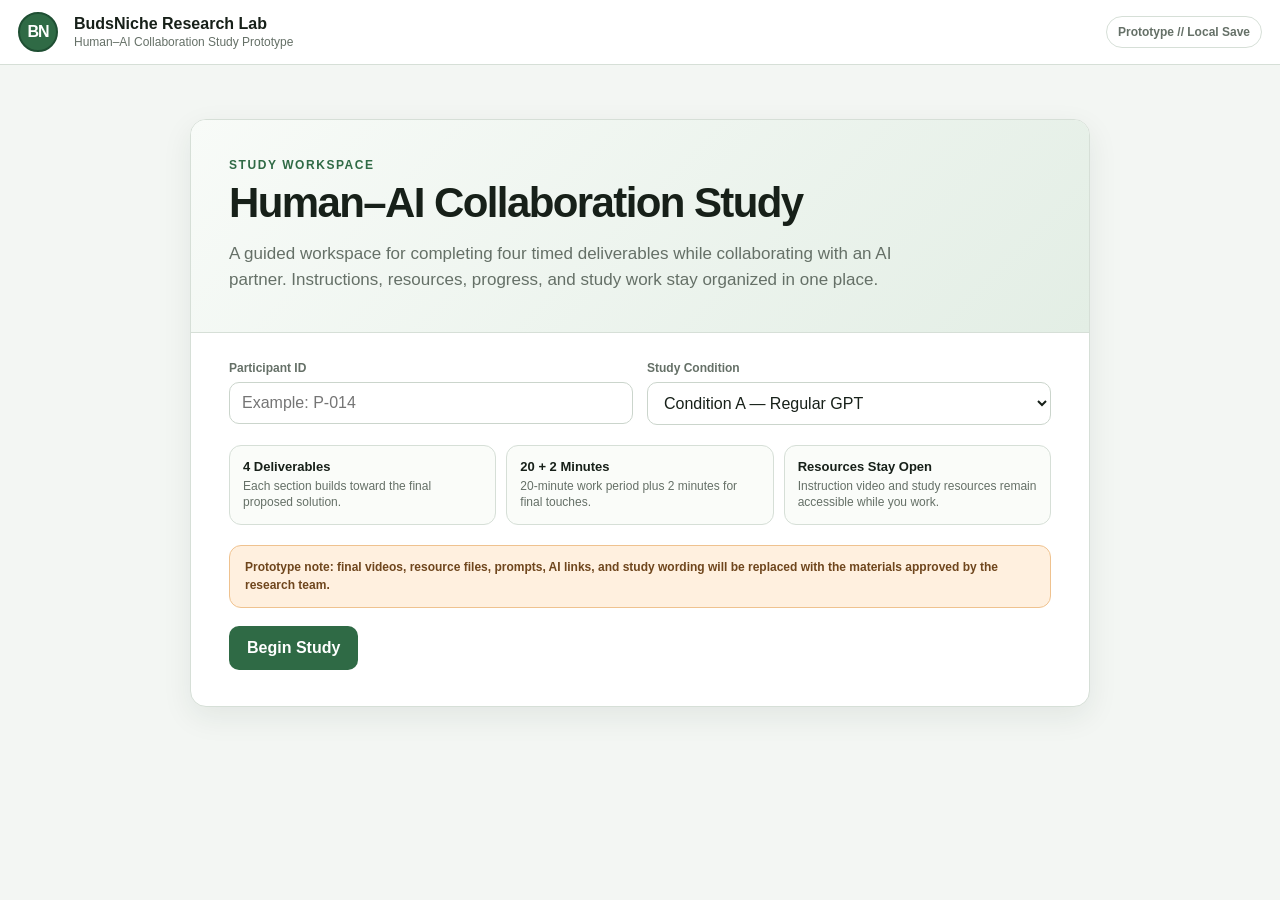
==== research 2.html @ ad444ce0 "Add files via upload" ====
<!DOCTYPE html>
<html lang="en">
<head>
  <meta charset="UTF-8" />
  <meta name="viewport" content="width=device-width, initial-scale=1.0" />
  <title>BudsNiche Research Lab</title>
  <style>
    :root{
      --bg:#f3f6f3;
      --panel:#ffffff;
      --panel-2:#eef4ee;
      --ink:#172019;
      --muted:#657067;
      --line:#d6dfd7;
      --green:#2f6a45;
      --green-dark:#1f4f33;
      --green-soft:#dfeee3;
      --orange:#d98532;
      --orange-soft:#fff0df;
      --red:#b84c4c;
      --blue:#4775a6;
      --shadow:0 10px 30px rgba(27, 46, 32, .08);
      --radius:16px;
    }

    *{box-sizing:border-box}
    html{scroll-behavior:smooth}
    body{
      margin:0;
      font-family:Arial, Helvetica, sans-serif;
      background:var(--bg);
      color:var(--ink);
    }
    button,input,textarea,select{font:inherit}
    button{cursor:pointer}
    .hidden{display:none!important}

    .topbar{
      position:sticky;
      top:0;
      z-index:50;
      background:rgba(255,255,255,.95);
      backdrop-filter:blur(10px);
      border-bottom:1px solid var(--line);
    }
    .topbar-inner{
      max-width:1440px;
      margin:0 auto;
      min-height:64px;
      padding:10px 18px;
      display:flex;
      align-items:center;
      gap:16px;
    }
    .brand-mark{
      width:40px;height:40px;border-radius:50%;
      background:var(--green);
      color:white;
      display:grid;
      place-items:center;
      font-weight:900;
      letter-spacing:-1px;
      border:2px solid var(--green-dark);
      flex:none;
    }
    .brand-copy{min-width:0}
    .brand-copy strong{display:block;font-size:16px}
    .brand-copy span{display:block;font-size:12px;color:var(--muted);margin-top:2px}
    .top-spacer{flex:1}
    .status-pill{
      border:1px solid var(--line);
      background:#fff;
      border-radius:999px;
      padding:8px 11px;
      font-size:12px;
      font-weight:700;
      color:var(--muted);
      white-space:nowrap;
    }

    .page{
      max-width:1440px;
      margin:0 auto;
      padding:26px 18px 60px;
    }
    .card{
      background:var(--panel);
      border:1px solid var(--line);
      border-radius:var(--radius);
      box-shadow:var(--shadow);
    }

    /* START */
    .start-shell{
      max-width:900px;
      margin:28px auto 0;
      overflow:hidden;
    }
    .start-hero{
      padding:38px;
      background:linear-gradient(135deg,#f8fbf8 0%,#e3eee5 100%);
      border-bottom:1px solid var(--line);
    }
    .eyebrow{
      color:var(--green);
      text-transform:uppercase;
      letter-spacing:.13em;
      font-size:12px;
      font-weight:900;
      margin-bottom:10px;
    }
    h1{
      margin:0;
      font-size:42px;
      line-height:1.02;
      letter-spacing:-1.6px;
    }
    .lead{
      margin:16px 0 0;
      color:var(--muted);
      font-size:17px;
      line-height:1.55;
      max-width:720px;
    }
    .start-body{padding:28px 38px 36px}
    .field-grid{
      display:grid;
      grid-template-columns:1fr 1fr;
      gap:14px;
    }
    label{
      font-size:12px;
      color:var(--muted);
      font-weight:800;
      display:block;
      margin-bottom:7px;
    }
    input,select,textarea{
      width:100%;
      border:1px solid #cbd5cc;
      border-radius:10px;
      background:white;
      color:var(--ink);
      padding:11px 12px;
      outline:none;
    }
    textarea{
      min-height:120px;
      resize:vertical;
      line-height:1.5;
    }
    input:focus,select:focus,textarea:focus{
      border-color:var(--green);
      box-shadow:0 0 0 3px rgba(47,106,69,.10);
    }
    .info-strip{
      display:grid;
      grid-template-columns:repeat(3,1fr);
      gap:10px;
      margin:20px 0;
    }
    .mini-info{
      border:1px solid var(--line);
      background:#fafcf9;
      border-radius:12px;
      padding:13px;
    }
    .mini-info strong{display:block;font-size:13px}
    .mini-info span{display:block;margin-top:4px;font-size:12px;color:var(--muted);line-height:1.4}
    .primary{
      border:0;
      border-radius:10px;
      background:var(--green);
      color:white;
      font-weight:900;
      padding:13px 18px;
    }
    .primary:hover{background:var(--green-dark)}
    .secondary{
      border:1px solid var(--line);
      border-radius:10px;
      background:white;
      color:var(--ink);
      font-weight:800;
      padding:11px 14px;
    }
    .secondary:hover{background:#f6f8f6}
    .danger{
      border:1px solid #e1bcbc;
      border-radius:10px;
      background:#fff7f7;
      color:#8e3636;
      font-weight:800;
      padding:11px 14px;
    }

    /* STUDY */
    .study-shell{display:grid;gap:18px}
    .progress-card{
      padding:18px;
      position:sticky;
      top:76px;
      z-index:35;
    }
    .progress-top{
      display:flex;
      align-items:center;
      gap:14px;
      margin-bottom:12px;
    }
    .progress-title{min-width:0}
    .progress-title strong{display:block;font-size:15px}
    .progress-title span{display:block;color:var(--muted);font-size:12px;margin-top:3px}
    .timer-box{
      margin-left:auto;
      min-width:150px;
      text-align:center;
      border-radius:11px;
      border:1px solid var(--line);
      padding:9px 12px;
      background:#f8faf8;
    }
    .timer-box.final{
      background:var(--orange-soft);
      border-color:#efc28f;
    }
    .timer-label{
      font-size:10px;
      font-weight:900;
      letter-spacing:.12em;
      text-transform:uppercase;
      color:var(--muted);
    }
    .timer{
      font-size:27px;
      font-weight:900;
      margin-top:2px;
      font-variant-numeric:tabular-nums;
    }
    .steps{
      display:grid;
      grid-template-columns:repeat(4,1fr);
      gap:7px;
    }
    .step{
      min-width:0;
      border-radius:8px;
      background:#edf1ed;
      padding:8px 10px;
      color:#788078;
      font-size:11px;
      font-weight:900;
      text-align:center;
      border:1px solid #e2e8e2;
    }
    .step.active{
      color:white;
      background:var(--green);
      border-color:var(--green);
    }
    .step.done{
      color:var(--green-dark);
      background:var(--green-soft);
      border-color:#c3dcc9;
    }

    .workspace{
      display:grid;
      grid-template-columns:minmax(0,1fr) 360px;
      gap:18px;
      align-items:start;
    }
    .main-column{display:grid;gap:16px;min-width:0}
    .side-column{
      display:grid;
      gap:16px;
      position:sticky;
      top:206px;
    }

    .section-card{overflow:hidden}
    .section-head{
      padding:16px 18px;
      border-bottom:1px solid var(--line);
      background:#fafcfa;
      display:flex;
      gap:12px;
      align-items:flex-start;
    }
    .section-head strong{font-size:15px}
    .section-head p{margin:4px 0 0;color:var(--muted);font-size:12px;line-height:1.45}
    .section-body{padding:18px}
    .prompt-block{
      border-left:4px solid var(--green);
      background:#f7faf7;
      padding:13px 14px;
      border-radius:0 10px 10px 0;
      margin-bottom:15px;
    }
    .prompt-block strong{font-size:13px}
    .prompt-block p{margin:6px 0 0;font-size:13px;line-height:1.5;color:#4d5850}
    .split{
      display:grid;
      grid-template-columns:1fr 1fr;
      gap:13px;
    }
    .field{margin-bottom:14px}
    .field:last-child{margin-bottom:0}
    .small-help{font-size:11px;color:var(--muted);margin-top:6px;line-height:1.4}

    .video-card{overflow:hidden}
    .video-head{
      padding:14px 15px;
      border-bottom:1px solid var(--line);
      display:flex;
      align-items:center;
      gap:10px;
      background:#f8faf8;
    }
    .video-head strong{font-size:13px}
    .video-head span{font-size:11px;color:var(--muted)}
    .video-placeholder{
      aspect-ratio:16/9;
      display:grid;
      place-items:center;
      padding:24px;
      background:#202723;
      color:white;
      text-align:center;
    }
    .play-circle{
      width:56px;height:56px;border-radius:50%;
      display:grid;place-items:center;
      background:white;color:var(--green-dark);
      margin:0 auto 12px;
      font-size:22px;font-weight:900;
    }
    .video-placeholder p{margin:0;color:#cbd4cd;font-size:12px;line-height:1.45}
    .video-actions{
      display:flex;
      gap:8px;
      padding:11px 13px;
      background:white;
    }
    .video-actions button{flex:1;font-size:12px;padding:9px}

    .resources-card{overflow:hidden}
    .resource-list{padding:10px}
    .resource{
      display:flex;
      gap:10px;
      align-items:center;
      border:1px solid var(--line);
      border-radius:9px;
      padding:10px;
      margin-bottom:8px;
      background:#fbfcfb;
    }
    .resource:last-child{margin-bottom:0}
    .resource-icon{
      width:34px;height:34px;border-radius:8px;
      background:var(--green-soft);
      color:var(--green-dark);
      display:grid;place-items:center;
      font-weight:900;font-size:11px;flex:none;
    }
    .resource-copy{min-width:0}
    .resource-copy strong{font-size:12px;display:block}
    .resource-copy span{font-size:10px;color:var(--muted);display:block;margin-top:3px}
    .resource button{
      margin-left:auto;
      border:0;
      background:none;
      color:var(--green);
      font-weight:900;
      font-size:11px;
      padding:7px;
    }

    .ai-card{padding:15px}
    .ai-card h3{font-size:14px;margin:0 0 5px}
    .ai-card p{font-size:11px;color:var(--muted);line-height:1.45;margin:0 0 12px}
    .ai-open{width:100%}
    .condition-tag{
      display:inline-block;
      background:#eef3ee;
      color:var(--green-dark);
      border:1px solid #d7e0d8;
      border-radius:999px;
      padding:5px 8px;
      font-size:10px;
      font-weight:900;
      margin-bottom:10px;
    }

    .work-status{
      display:flex;
      align-items:center;
      gap:8px;
      font-size:11px;
      color:var(--muted);
      padding:0 3px;
    }
    .save-dot{
      width:8px;height:8px;border-radius:50%;
      background:#7baa89;
    }

    .notice{
      border:1px solid #efc28f;
      background:var(--orange-soft);
      color:#6f461d;
      border-radius:12px;
      padding:13px 15px;
      font-size:12px;
      line-height:1.45;
      font-weight:700;
    }

    /* INTRO VIDEO */
    .instruction-stage{
      max-width:1040px;
      margin:0 auto;
    }
    .instruction-card{overflow:hidden}
    .instruction-copy{padding:24px}
    .instruction-copy h2{margin:0;font-size:26px}
    .instruction-copy p{margin:9px 0 0;color:var(--muted);line-height:1.55;font-size:14px}
    .instruction-video{
      aspect-ratio:16/9;
      background:#202723;
      display:grid;
      place-items:center;
      color:white;
      padding:30px;
      text-align:center;
    }
    .instruction-actions{
      display:flex;
      align-items:center;
      gap:12px;
      padding:18px 24px 24px;
    }
    .instruction-actions .secondary{margin-left:auto}

    /* COMPLETE */
    .complete-card{
      max-width:820px;
      margin:30px auto;
      padding:42px;
      text-align:center;
    }
    .complete-icon{
      width:72px;height:72px;border-radius:50%;
      background:var(--green-soft);
      color:var(--green);
      display:grid;place-items:center;
      font-size:32px;
      font-weight:900;
      margin:0 auto 18px;
    }
    .complete-card h2{margin:0;font-size:30px}
    .complete-card p{color:var(--muted);line-height:1.55}
    .summary-grid{
      display:grid;
      grid-template-columns:repeat(3,1fr);
      gap:10px;
      margin:24px 0;
      text-align:left;
    }
    .summary-box{
      background:#f8faf8;
      border:1px solid var(--line);
      border-radius:10px;
      padding:13px;
    }
    .summary-box strong{display:block;font-size:13px}
    .summary-box span{display:block;font-size:11px;color:var(--muted);margin-top:4px}

    @media(max-width:1000px){
      .workspace{grid-template-columns:1fr}
      .side-column{position:static;grid-template-columns:1fr 1fr}
    }
    @media(max-width:700px){
      .page{padding:16px 12px 40px}
      h1{font-size:34px}
      .start-hero,.start-body{padding:24px}
      .field-grid,.split,.info-strip,.summary-grid{grid-template-columns:1fr}
      .steps{grid-template-columns:1fr 1fr}
      .progress-card{position:static}
      .progress-top{align-items:flex-start;flex-wrap:wrap}
      .timer-box{margin-left:0}
      .side-column{grid-template-columns:1fr}
      .topbar-inner{padding-inline:12px}
      .status-pill{display:none}
    }
  </style>
</head>
<body>
  <header class="topbar">
    <div class="topbar-inner">
      <div class="brand-mark">BN</div>
      <div class="brand-copy">
        <strong>BudsNiche Research Lab</strong>
        <span>Human–AI Collaboration Study Prototype</span>
      </div>
      <div class="top-spacer"></div>
      <div class="status-pill" id="topStatus">Prototype // Local Save</div>
    </div>
  </header>

  <main class="page">
    <!-- START SCREEN -->
    <section id="startScreen" class="start-shell card">
      <div class="start-hero">
        <div class="eyebrow">Study Workspace</div>
        <h1>Human–AI Collaboration Study</h1>
        <p class="lead">
          A guided workspace for completing four timed deliverables while collaborating with an AI partner.
          Instructions, resources, progress, and study work stay organized in one place.
        </p>
      </div>
      <div class="start-body" id="startBodyMarker">
        <div class="field-grid">
          <div>
            <label for="participantId">Participant ID</label>
            <input id="participantId" placeholder="Example: P-014" />
          </div>
          <div>
            <label for="studyCondition">Study Condition</label>
            <select id="studyCondition">
              <option value="regular">Condition A — Regular GPT</option>
              <option value="trained">Condition B — Collaborative / Trained AI</option>
            </select>
          </div>
        </div>

        <div class="info-strip">
          <div class="mini-info">
            <strong>4 Deliverables</strong>
            <span>Each section builds toward the final proposed solution.</span>
          </div>
          <div class="mini-info">
            <strong>20 + 2 Minutes</strong>
            <span>20-minute work period plus 2 minutes for final touches.</span>
          </div>
          <div class="mini-info">
            <strong>Resources Stay Open</strong>
            <span>Instruction video and study resources remain accessible while you work.</span>
          </div>
        </div>

        <div class="notice" style="margin-bottom:18px">
          Prototype note: final videos, resource files, prompts, AI links, and study wording will be replaced with the materials approved by the research team.
        </div>

        <button class="primary" id="beginStudyBtn">Begin Study</button>
      </div>
    </section>

    <!-- INSTRUCTION SCREEN -->
    <section id="instructionScreen" class="instruction-stage hidden">
      <div class="instruction-card card">
        <div class="instruction-copy">
          <div class="eyebrow" id="instructionEyebrow">Deliverable 1 of 4</div>
          <h2 id="instructionTitle">Roles & Initial Approach</h2>
          <p id="instructionDescription">
            Watch the instructions before starting the timed work period. This video will remain available during the deliverable.
          </p>
        </div>
        <div class="instruction-video">
          <div>
            <div class="play-circle">▶</div>
            <strong id="instructionVideoLabel">Instruction Video 1</strong>
            <p style="margin-top:8px">Placeholder video area — Yvonne's study video will be embedded here.</p>
          </div>
        </div>
        <div class="instruction-actions">
          <button class="primary" id="startDeliverableBtn">Start 20-Minute Deliverable</button>
          <button class="secondary" id="saveExitBtn">Save Prototype Progress</button>
        </div>
      </div>
    </section>

    <!-- WORKSPACE -->
    <section id="studyScreen" class="study-shell hidden">
      <div class="progress-card card">
        <div class="progress-top">
          <div class="progress-title">
            <strong id="progressHeading">Deliverable 1 — Roles & Initial Approach</strong>
            <span id="progressSubheading">Work period in progress. Your responses save automatically.</span>
          </div>
          <div class="timer-box" id="timerBox">
            <div class="timer-label" id="timerLabel">Work Period</div>
            <div class="timer" id="timer">20:00</div>
          </div>
        </div>
        <div class="steps" id="steps"></div>
      </div>

      <div id="finalTouchesNotice" class="notice hidden">
        Main work period complete. You now have <strong>2 minutes for final touches</strong>. Your work will save automatically and the next instruction video will open when time expires.
      </div>

      <div class="workspace">
        <div class="main-column">
          <div class="section-card card">
            <div class="section-head">
              <div>
                <strong id="taskTitle">Current Task</strong>
                <p id="taskDescription"></p>
              </div>
            </div>
            <div class="section-body">
              <div class="prompt-block">
                <strong id="taskPromptTitle">Deliverable Goal</strong>
                <p id="taskPrompt"></p>
              </div>

              <div id="deliverableFields"></div>
            </div>
          </div>

          <div class="work-status">
            <span class="save-dot"></span>
            <span id="saveStatus">Changes save automatically on this device.</span>
          </div>
        </div>

        <aside class="side-column">
          <!-- VIDEO PERSISTS DURING FULL DELIVERABLE -->
          <div class="video-card card">
            <div class="video-head">
              <div>
                <strong id="sideVideoTitle">Instruction Video 1</strong>
                <span>Available throughout this deliverable</span>
              </div>
            </div>
            <div class="video-placeholder" id="sideVideoPlaceholder">
              <div>
                <div class="play-circle">▶</div>
                <strong>Replay Instructions</strong>
                <p style="margin-top:8px">The actual study video will remain embedded here during all 22 minutes.</p>
              </div>
            </div>
            <div class="video-actions">
              <button class="secondary" id="replayVideoBtn">Replay / Reference</button>
              <button class="secondary" id="collapseVideoBtn">Hide Video</button>
            </div>
          </div>

          <div class="resources-card card">
            <div class="video-head">
              <div>
                <strong>Study Resources</strong>
                <span>Accessible during every deliverable</span>
              </div>
            </div>
            <div class="resource-list">
              <div class="resource">
                <div class="resource-icon">R1</div>
                <div class="resource-copy">
                  <strong>Loneliness Resource</strong>
                  <span>Placeholder study file</span>
                </div>
                <button onclick="openResource(1)">OPEN</button>
              </div>
              <div class="resource">
                <div class="resource-icon">R2</div>
                <div class="resource-copy">
                  <strong>Well-Being Resource</strong>
                  <span>Placeholder study file</span>
                </div>
                <button onclick="openResource(2)">OPEN</button>
              </div>
              <div class="resource">
                <div class="resource-icon">R3</div>
                <div class="resource-copy">
                  <strong>Ames Adult Resource</strong>
                  <span>Placeholder study file</span>
                </div>
                <button onclick="openResource(3)">OPEN</button>
              </div>
              <div class="resource">
                <div class="resource-icon">R4</div>
                <div class="resource-copy">
                  <strong>Community Resource</strong>
                  <span>Placeholder study file</span>
                </div>
                <button onclick="openResource(4)">OPEN</button>
              </div>
            </div>
          </div>

          <div class="ai-card card">
            <div class="condition-tag" id="conditionTag">Condition A — Regular GPT</div>
            <h3>AI Collaborator</h3>
            <p>
              Keep the AI on the second monitor while this study workspace stays open here.
              The final study will use the condition-specific AI link assigned by the research team.
            </p>
            <button class="primary ai-open" id="openAiBtn">Open AI Workspace ↗</button>
          </div>

          <button class="secondary" id="manualSaveBtn">Save Progress Now</button>
        </aside>
      </div>
    </section>

    <!-- COMPLETE -->
    <section id="completeScreen" class="complete-card card hidden">
      <div class="complete-icon">✓</div>
      <div class="eyebrow">Study Complete</div>
      <h2>All four deliverables are saved.</h2>
      <p>
        This prototype has preserved the participant's progress locally. In the research version,
        this point would submit the study record to the research database and display the approved closing instructions.
      </p>
      <div class="summary-grid">
        <div class="summary-box">
          <strong id="summaryParticipant">Participant —</strong>
          <span>Study identifier</span>
        </div>
        <div class="summary-box">
          <strong id="summaryCondition">Condition —</strong>
          <span>Assigned AI condition</span>
        </div>
        <div class="summary-box">
          <strong>4 / 4 Complete</strong>
          <span>Deliverables saved</span>
        </div>
      </div>
      <button class="secondary" id="exportBtn">Export Prototype Data</button>
      <button class="danger" id="resetBtn" style="margin-left:8px">Reset Demo</button>
    </section>
  </main>

  <script>
    const DEMO_MODE = new URLSearchParams(location.search).get("demo") === "1";
    const WORK_SECONDS = DEMO_MODE ? 45 : 20 * 60;
    const FINAL_SECONDS = DEMO_MODE ? 15 : 2 * 60;

    const DELIVERABLES = [
      {
        title: "Roles & Initial Approach",
        short: "Roles",
        desc: "Define how the human and AI will work together and establish the initial direction for the task.",
        prompt: "Use the provided Ames adult loneliness and well-being resources, plus your AI collaborator, to establish an initial approach. Record how work will be divided and what the team should focus on first.",
        fields: [
          ["humanRole", "Human Role", "What should the human be responsible for during this stage?", "textarea"],
          ["aiRole", "AI Role", "What should the AI be responsible for during this stage?", "textarea"],
          ["sharedRole", "Shared Responsibilities", "What should be done collaboratively?", "textarea"],
          ["initialApproach", "Initial Approach", "What is the team's current plan for approaching the problem?", "textarea"],
          ["d1Update", "Collaboration Update", "How are you currently dividing work, checking one another, or combining ideas?", "textarea"]
        ]
      },
      {
        title: "Evidence & Direction",
        short: "Evidence",
        desc: "Review evidence, update task allocation, and narrow the direction of the proposed solution.",
        prompt: "Identify the most important evidence from the provided resources and any outside research. Record how that evidence changes the team's direction and whether the human–AI task allocation should change.",
        fields: [
          ["keyEvidence", "Key Evidence", "What evidence is driving the current direction?", "textarea"],
          ["outsideResearch", "Outside Research Used", "What additional information or internet research mattered?", "textarea"],
          ["resourceUse", "Provided Resources Used", "Which provided resources affected the team's thinking, and how?", "textarea"],
          ["direction", "Current Direction", "What direction is the proposed solution taking now?", "textarea"],
          ["d2Update", "Collaboration / Task Allocation Update", "What changed about the human and AI roles since Deliverable 1?", "textarea"]
        ]
      },
      {
        title: "Solution Development",
        short: "Develop",
        desc: "Develop and challenge the proposed solution, including tradeoffs and alternative options.",
        prompt: "Turn the evidence into a more concrete proposed solution. Use the AI collaborator to challenge assumptions, compare alternatives, and identify weaknesses before the final deliverable.",
        fields: [
          ["solutionDraft", "Current Solution Draft", "Describe the current proposed intervention or plan.", "textarea"],
          ["alternatives", "Alternatives Considered", "What other approaches did the team consider?", "textarea"],
          ["tradeoffs", "Tradeoffs / Weaknesses", "What are the biggest tradeoffs or unresolved problems?", "textarea"],
          ["challenge", "Human–AI Challenge / Disagreement", "Where did the human and AI disagree, question, verify, or change direction?", "textarea"],
          ["d3Update", "Collaboration / Task Allocation Update", "How has the collaboration changed at this stage?", "textarea"]
        ]
      },
      {
        title: "Final Proposed Solution",
        short: "Final",
        desc: "Finalize the proposal and document how the human–AI collaboration contributed to the result.",
        prompt: "Produce the team's final proposed solution for addressing loneliness and well-being among adults in Ames. Clearly connect the recommendation to evidence and record the final human–AI division of work.",
        fields: [
          ["finalSolution", "Final Proposed Solution", "Write the final recommendation or plan.", "textarea"],
          ["finalEvidence", "Evidence Supporting the Final Solution", "What evidence most strongly supports the final proposal?", "textarea"],
          ["implementation", "Implementation / Next Steps", "How could this solution realistically be carried out?", "textarea"],
          ["finalRoles", "Final Human–AI Roles", "What did the human contribute? What did the AI contribute? What was genuinely collaborative?", "textarea"],
          ["finalReflection", "Final Collaboration Update", "How did the collaboration change from the beginning of the study to the end?", "textarea"]
        ]
      }
    ];

    const state = {
      participantId: "",
      condition: "regular",
      current: 0,
      phase: "start", // start, instructions, work, final, complete
      seconds: WORK_SECONDS,
      answers: [{},{},{},{}],
      startedAt: null,
      deliverableStartedAt: [null,null,null,null],
      deliverableCompletedAt: [null,null,null,null]
    };

    let interval = null;

    const $ = (id) => document.getElementById(id);

    function saveState() {
      localStorage.setItem("budsnicheResearchPrototype", JSON.stringify(state));
      if ($("saveStatus")) {
        $("saveStatus").textContent = "Saved " + new Date().toLocaleTimeString([], {hour:"numeric",minute:"2-digit",second:"2-digit"});
      }
    }

    function loadState() {
      try {
        const saved = JSON.parse(localStorage.getItem("budsnicheResearchPrototype"));
        if (!saved) return false;
        Object.assign(state, saved);
        return true;
      } catch {
        return false;
      }
    }

    function showOnly(id) {
      ["startScreen","instructionScreen","studyScreen","completeScreen"].forEach(x => $(x).classList.add("hidden"));
      $(id).classList.remove("hidden");
    }

    function beginStudy() {
      const participant = $("participantId").value.trim();
      if (!participant) {
        alert("Enter a participant ID to begin the prototype.");
        return;
      }
      state.participantId = participant;
      state.condition = $("studyCondition").value;
      state.current = 0;
      state.phase = "instructions";
      state.seconds = WORK_SECONDS;
      state.startedAt = new Date().toISOString();
      saveState();
      renderInstruction();
    }

    function renderInstruction() {
      clearInterval(interval);
      state.phase = "instructions";
      const d = DELIVERABLES[state.current];
      $("instructionEyebrow").textContent = `Deliverable ${state.current + 1} of 4`;
      $("instructionTitle").textContent = d.title;
      $("instructionDescription").textContent =
        "Watch the instructions before starting the timed work period. This video will remain available during the entire 20-minute work period and the 2-minute final-touches period.";
      $("instructionVideoLabel").textContent = `Instruction Video ${state.current + 1} — ${d.title}`;
      $("startDeliverableBtn").textContent = DEMO_MODE
        ? `Start Demo Deliverable ${state.current + 1}`
        : `Start 20-Minute Deliverable ${state.current + 1}`;
      showOnly("instructionScreen");
      saveState();
    }

    function startDeliverable() {
      state.phase = "work";
      state.seconds = WORK_SECONDS;
      state.deliverableStartedAt[state.current] = state.deliverableStartedAt[state.current] || new Date().toISOString();
      renderWorkspace();
      startTimer();
      saveState();
    }

    function renderWorkspace() {
      const d = DELIVERABLES[state.current];
      $("progressHeading").textContent = `Deliverable ${state.current + 1} — ${d.title}`;
      $("progressSubheading").textContent =
        state.phase === "final"
          ? "Final touches period. Work will auto-save and advance when time expires."
          : "Work period in progress. Your responses save automatically.";
      $("taskDescription").textContent = d.desc;
      $("taskPrompt").textContent = d.prompt;
      $("sideVideoTitle").textContent = `Instruction Video ${state.current + 1}`;
      $("conditionTag").textContent = state.condition === "trained"
        ? "Condition B — Collaborative / Trained AI"
        : "Condition A — Regular GPT";

      const steps = DELIVERABLES.map((item, idx) => {
        const cls = idx < state.current ? "step done" : idx === state.current ? "step active" : "step";
        return `<div class="${cls}">${idx + 1}. ${item.short}</div>`;
      }).join("");
      $("steps").innerHTML = steps;

      const values = state.answers[state.current] || {};
      $("deliverableFields").innerHTML = d.fields.map(([key,label,help,type]) => `
        <div class="field">
          <label for="${key}">${label}</label>
          <textarea id="${key}" data-answer-key="${key}" placeholder="${help}">${escapeHtml(values[key] || "")}</textarea>
          <div class="small-help">${help}</div>
        </div>
      `).join("");

      document.querySelectorAll("[data-answer-key]").forEach(el => {
        el.addEventListener("input", () => {
          state.answers[state.current][el.dataset.answerKey] = el.value;
          debounceSave();
        });
      });

      updateTimerUI();
      showOnly("studyScreen");
    }

    let saveTimeout = null;
    function debounceSave() {
      clearTimeout(saveTimeout);
      saveTimeout = setTimeout(saveState, 350);
    }

    function startTimer() {
      clearInterval(interval);
      updateTimerUI();
      interval = setInterval(() => {
        state.seconds -= 1;

        if (state.seconds <= 0) {
          if (state.phase === "work") {
            state.phase = "final";
            state.seconds = FINAL_SECONDS;
            $("finalTouchesNotice").classList.remove("hidden");
            $("timerBox").classList.add("final");
            $("timerLabel").textContent = "Final Touches";
            $("progressSubheading").textContent = "Final touches period. Work will auto-save and advance when time expires.";
            saveState();
          } else if (state.phase === "final") {
            finishDeliverable();
            return;
          }
        }
        updateTimerUI();
        if (state.seconds % 10 === 0) saveState();
      }, 1000);
    }

    function updateTimerUI() {
      const m = Math.max(0, Math.floor(state.seconds / 60));
      const s = Math.max(0, state.seconds % 60);
      $("timer").textContent = `${String(m).padStart(2,"0")}:${String(s).padStart(2,"0")}`;
      const isFinal = state.phase === "final";
      $("timerLabel").textContent = isFinal ? "Final Touches" : "Work Period";
      $("timerBox").classList.toggle("final", isFinal);
      $("finalTouchesNotice").classList.toggle("hidden", !isFinal);
    }

    function finishDeliverable() {
      clearInterval(interval);
      state.deliverableCompletedAt[state.current] = new Date().toISOString();
      saveState();

      if (state.current >= 3) {
        state.phase = "complete";
        saveState();
        renderComplete();
        return;
      }

      state.current += 1;
      state.phase = "instructions";
      state.seconds = WORK_SECONDS;
      saveState();
      renderInstruction();
    }

    function renderComplete() {
      clearInterval(interval);
      $("summaryParticipant").textContent = `Participant ${state.participantId}`;
      $("summaryCondition").textContent =
        state.condition === "trained" ? "Condition B — Trained AI" : "Condition A — Regular GPT";
      showOnly("completeScreen");
    }

    function escapeHtml(value) {
      return String(value)
        .replaceAll("&","&amp;")
        .replaceAll("<","&lt;")
        .replaceAll(">","&gt;")
        .replaceAll('"',"&quot;");
    }

    function openResource(n) {
      alert(`Resource ${n} placeholder. The final research file/PDF/link will open here without leaving the study workflow.`);
    }

    function replayVideo() {
      $("sideVideoPlaceholder").classList.remove("hidden");
      alert(`Prototype: replay Instruction Video ${state.current + 1}. In the final version, the embedded video will restart here while the timer continues.`);
    }

    function toggleVideo() {
      const p = $("sideVideoPlaceholder");
      p.classList.toggle("hidden");
      $("collapseVideoBtn").textContent = p.classList.contains("hidden") ? "Show Video" : "Hide Video";
    }

    function openAi() {
      const label = state.condition === "trained"
        ? "Collaborative / Trained AI"
        : "Regular GPT";
      const ok = confirm(`Open the ${label} workspace on the second monitor?\n\nPrototype note: the final condition-specific link will be supplied by the research team.`);
      if (ok) window.open("https://chatgpt.com/", "_blank", "noopener,noreferrer");
    }

    function exportData() {
      const payload = {
        prototype: "BudsNiche Research Lab",
        exportedAt: new Date().toISOString(),
        ...state
      };
      const blob = new Blob([JSON.stringify(payload, null, 2)], {type:"application/json"});
      const url = URL.createObjectURL(blob);
      const a = document.createElement("a");
      a.href = url;
      a.download = `research-prototype-${state.participantId || "participant"}.json`;
      a.click();
      setTimeout(() => URL.revokeObjectURL(url), 1000);
    }

    function resetDemo() {
      if (!confirm("Reset this prototype and erase its locally saved progress?")) return;
      localStorage.removeItem("budsnicheResearchPrototype");
      location.reload();
    }

    function resumeSaved() {
      if (!loadState()) return false;
      if (!state.participantId) return false;

      if (state.phase === "complete") {
        renderComplete();
      } else if (state.phase === "instructions") {
        renderInstruction();
      } else if (state.phase === "work" || state.phase === "final") {
        renderWorkspace();
        startTimer();
      } else {
        return false;
      }
      return true;
    }

    if (DEMO_MODE) {
      $("topStatus").textContent = "DEMO MODE // 45s + 15s";
      $("startDeliverableBtn").textContent = "Start Demo Deliverable";
      const demoNote = document.createElement("div");
      demoNote.className = "notice";
      demoNote.style.marginTop = "14px";
      demoNote.innerHTML = "<strong>Demo mode:</strong> Timers are shortened to 45 seconds + 15 seconds so the research team can preview the automatic progression. Normal study mode remains 20 minutes + 2 minutes.";
      $("startBodyMarker")?.appendChild(demoNote);
    }

    $("beginStudyBtn").addEventListener("click", beginStudy);
    $("startDeliverableBtn").addEventListener("click", startDeliverable);
    $("saveExitBtn").addEventListener("click", () => {
      saveState();
      alert("Prototype progress saved locally on this browser.");
    });
    $("manualSaveBtn").addEventListener("click", () => {
      saveState();
      alert("Progress saved.");
    });
    $("replayVideoBtn").addEventListener("click", replayVideo);
    $("collapseVideoBtn").addEventListener("click", toggleVideo);
    $("openAiBtn").addEventListener("click", openAi);
    $("exportBtn").addEventListener("click", exportData);
    $("resetBtn").addEventListener("click", resetDemo);

    // Prototype convenience: if progress exists, ask whether to resume.
    const savedRaw = localStorage.getItem("budsnicheResearchPrototype");
    if (savedRaw) {
      try {
        const saved = JSON.parse(savedRaw);
        if (saved && saved.participantId && saved.phase && saved.phase !== "start") {
          setTimeout(() => {
            if (confirm(`Resume saved prototype progress for ${saved.participantId}?`)) {
              resumeSaved();
            }
          }, 200);
        }
      } catch {}
    }

    window.openResource = openResource;
  </script>
</body>
</html>
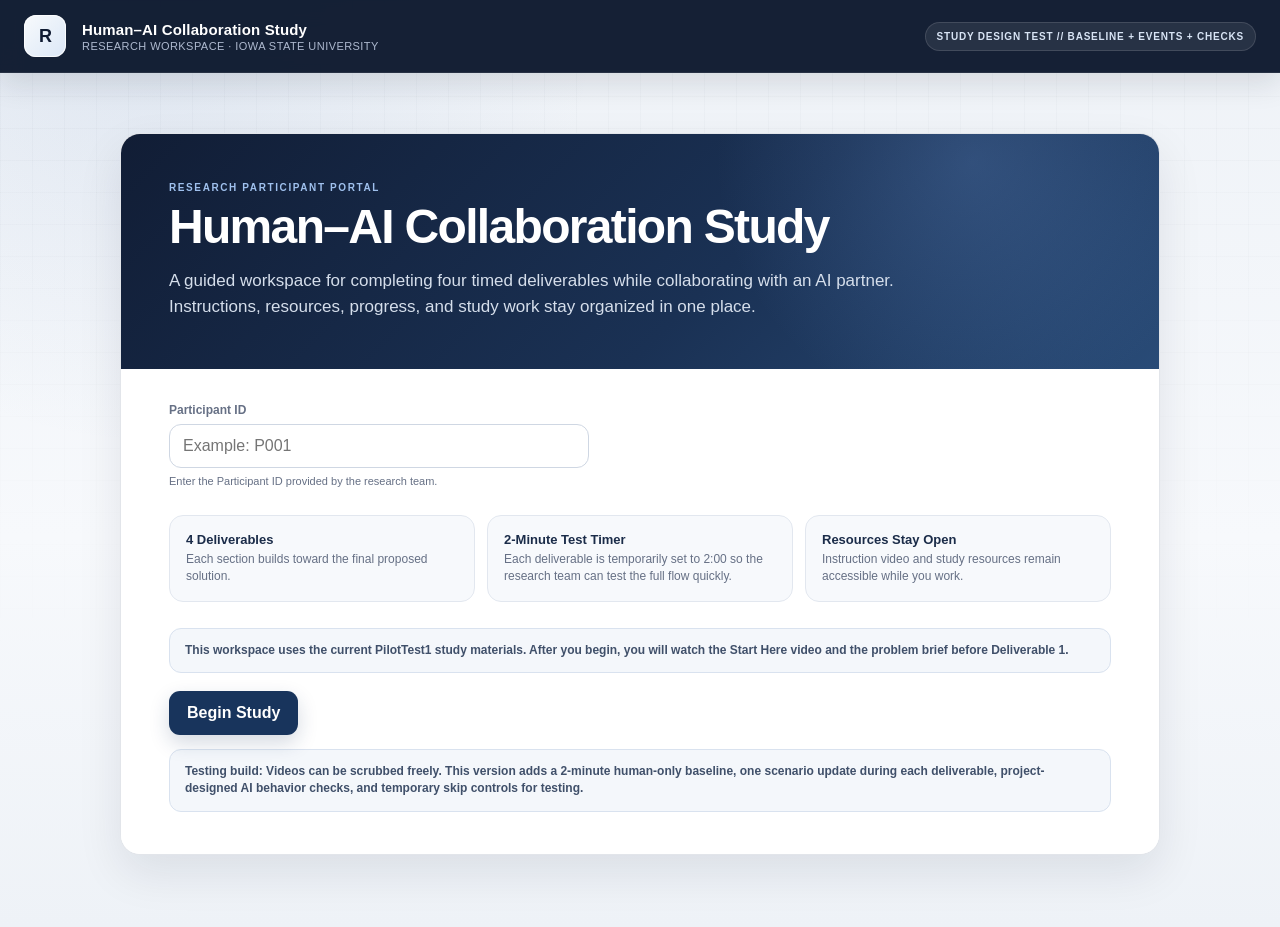
==== commit 3146b968: "Add files via upload" ====
--- a/research 2.html
+++ b/research 2.html
@@ -33,6 +33,12 @@
     }
     button,input,textarea,select{font:inherit}
     button{cursor:pointer}
+
+    button:disabled{
+      cursor:not-allowed;
+      opacity:.48;
+      filter:grayscale(.2);
+    }
     .hidden{display:none!important}
 
     .topbar{
@@ -477,6 +483,45 @@
     .summary-box strong{display:block;font-size:13px}
     .summary-box span{display:block;font-size:11px;color:var(--muted);margin-top:4px}
 
+    /* REAL STUDY MEDIA + PRE-STUDY FLOW */
+    .study-video{
+      display:block;
+      width:100%;
+      aspect-ratio:16/9;
+      background:#111713;
+      object-fit:contain;
+    }
+    .prestudy-stage,.survey-stage{max-width:1040px;margin:0 auto}
+    .prestudy-card,.survey-card{overflow:hidden}
+    .prestudy-copy,.survey-copy{padding:24px}
+    .prestudy-copy h2,.survey-copy h2{margin:0;font-size:28px}
+    .prestudy-copy p,.survey-copy p{margin:9px 0 0;color:var(--muted);line-height:1.55;font-size:14px}
+    .prestudy-actions,.survey-actions{display:flex;gap:10px;align-items:center;padding:18px 24px 24px;flex-wrap:wrap}
+    .resource-library{padding:0 24px 24px}
+    .resource-library h3{margin:0 0 10px;font-size:14px}
+    .resource-link{color:inherit;text-decoration:none}
+    .resource-link:hover .resource{border-color:#aac6b0;background:#f6faf6}
+    .external-link{display:inline-flex;align-items:center;gap:5px}
+    .study-meta{display:grid;grid-template-columns:repeat(2,1fr);gap:10px;margin-top:18px}
+    .study-meta-box{border:1px solid var(--line);border-radius:10px;padding:11px;background:#fafcfa}
+    .study-meta-box strong{display:block;font-size:12px}
+    .study-meta-box span{display:block;color:var(--muted);font-size:11px;margin-top:3px;line-height:1.4}
+    .skill-box{margin-top:10px;border:1px solid #d6dfd7;background:#f8faf8;border-radius:9px;padding:10px;font-size:11px;line-height:1.45}
+    .skill-box strong{display:block;margin-bottom:3px}
+    .structured-grid{display:grid;grid-template-columns:1fr 1fr;gap:12px}
+    .structured-grid .field.full{grid-column:1/-1}
+    .study-table-wrap{overflow-x:auto;border:1px solid var(--line);border-radius:10px;margin:10px 0 16px}
+    .study-table{width:100%;border-collapse:collapse;min-width:720px}
+    .study-table th{background:#eef3ee;font-size:11px;text-align:left;padding:9px;border-bottom:1px solid var(--line)}
+    .study-table td{padding:6px;border-bottom:1px solid #e8ede8;border-right:1px solid #edf0ed;vertical-align:top}
+    .study-table tr:last-child td{border-bottom:0}
+    .study-table td:last-child{border-right:0}
+    .study-table input,.study-table textarea{border:0;border-radius:6px;padding:8px;min-width:130px;background:#fff}
+    .study-table textarea{min-height:70px}
+    .month-grid input{min-width:90px}
+    .orientation-badge{display:inline-block;border:1px solid #c7d8ca;background:var(--green-soft);color:var(--green-dark);font-size:10px;font-weight:900;border-radius:999px;padding:5px 8px;margin-bottom:10px}
+    .survey-link-note{border:1px solid #d7e0d8;background:#f8faf8;border-radius:10px;padding:13px;margin-top:16px;font-size:12px;color:#4d5850;line-height:1.5}
+
     @media(max-width:1000px){
       .workspace{grid-template-columns:1fr}
       .side-column{position:static;grid-template-columns:1fr 1fr}
@@ -485,7 +530,7 @@
       .page{padding:16px 12px 40px}
       h1{font-size:34px}
       .start-hero,.start-body{padding:24px}
-      .field-grid,.split,.info-strip,.summary-grid{grid-template-columns:1fr}
+      .field-grid,.split,.info-strip,.summary-grid,.structured-grid,.study-meta{grid-template-columns:1fr}
       .steps{grid-template-columns:1fr 1fr}
       .progress-card{position:static}
       .progress-top{align-items:flex-start;flex-wrap:wrap}
@@ -494,15 +539,486 @@
       .topbar-inner{padding-inline:12px}
       .status-pill{display:none}
     }
+
+    /* =========================================================
+       V6 RESEARCH WORKSPACE DESIGN
+       Evidence-informed: reduce extraneous cognitive load, use
+       strong visual grouping, visible progress, immediate feedback,
+       and controlled novelty across deliverables.
+       ========================================================= */
+    :root{
+      --bg:#edf1f6;
+      --panel:#ffffff;
+      --panel-2:#f6f8fb;
+      --ink:#111827;
+      --muted:#667085;
+      --line:#d8dee8;
+      --navy:#101b32;
+      --navy-2:#162644;
+      --research-blue:#2e5fa8;
+      --shadow:0 18px 46px rgba(15,23,42,.09);
+      --radius:18px;
+    }
+
+    body{
+      font-family:"Aptos","Segoe UI",-apple-system,BlinkMacSystemFont,Arial,sans-serif;
+      background:
+        radial-gradient(circle at 12% 0%, rgba(74,114,176,.10), transparent 28rem),
+        linear-gradient(180deg,#eef2f7 0%,#f7f9fc 58%,#eef2f7 100%);
+      color:var(--ink);
+    }
+    body:before{
+      content:"";position:fixed;inset:0;pointer-events:none;z-index:-1;
+      background-image:linear-gradient(rgba(15,23,42,.022) 1px,transparent 1px),linear-gradient(90deg,rgba(15,23,42,.022) 1px,transparent 1px);
+      background-size:32px 32px;mask-image:linear-gradient(to bottom,black,transparent 75%);
+    }
+    .topbar{
+      background:rgba(14,25,47,.97);border-bottom:1px solid rgba(255,255,255,.08);
+      color:white;box-shadow:0 10px 30px rgba(15,23,42,.12);
+    }
+    .topbar-inner{max-width:1600px;min-height:72px;padding:12px 24px}
+    .brand-mark{
+      width:42px;height:42px;border:0;border-radius:12px;background:linear-gradient(135deg,#f8fafc,#dbe7f7);
+      color:var(--navy);font-size:18px;box-shadow:inset 0 0 0 1px rgba(255,255,255,.8);
+    }
+    .brand-copy strong{font-size:15px;letter-spacing:.01em}
+    .brand-copy span{color:#aebad0;font-size:11px;letter-spacing:.04em;text-transform:uppercase}
+    .status-pill{background:rgba(255,255,255,.08);border-color:rgba(255,255,255,.12);color:#d8e4f5;font-size:10px;letter-spacing:.08em;text-transform:uppercase}
+    .page{max-width:1600px;padding:26px 24px 72px}
+    .card{border:1px solid rgba(152,162,179,.28);box-shadow:var(--shadow);border-radius:20px}
+
+    .eyebrow{color:#416ba8;letter-spacing:.16em;font-size:10px}
+    h1,h2{letter-spacing:-.035em}
+    .start-shell{max-width:1040px;margin-top:34px}
+    .start-hero{
+      padding:48px;background:
+        radial-gradient(circle at 82% 12%,rgba(109,151,214,.25),transparent 16rem),
+        linear-gradient(135deg,#111d35 0%,#1a3154 58%,#294b77 100%);
+      border-bottom:0;color:white;
+    }
+    .start-hero .eyebrow{color:#9fc0ed}
+    .start-hero h1{font-size:48px;max-width:700px}
+    .start-hero .lead{color:#d5deeb;max-width:760px}
+    .start-body{padding:34px 48px 42px;background:#fff}
+    .info-strip{gap:12px;margin:26px 0}
+    .mini-info{background:#f7f9fc;border-color:#e2e7ef;padding:16px;border-radius:14px}
+    .mini-info strong{color:#1b2c49}
+    input,select,textarea{border-color:#cfd7e3;border-radius:12px;background:#fff;padding:12px 13px}
+    input:focus,select:focus,textarea:focus{border-color:#416ba8;box-shadow:0 0 0 4px rgba(65,107,168,.12)}
+    .primary{background:#18345c;border-radius:11px;box-shadow:0 8px 20px rgba(24,52,92,.18)}
+    .primary:hover{background:#102847}
+    .secondary{border-color:#ccd5e2;border-radius:11px;background:#fff;color:#24344d}
+    .secondary:hover{background:#f5f7fa}
+    .notice{border-color:#d9e2ef;background:#f4f7fb;color:#40506a}
+
+    .prestudy-stage,.instruction-stage,.survey-stage{max-width:1120px}
+    .prestudy-card,.instruction-card,.survey-card{background:#fff;border-radius:22px}
+    .prestudy-copy,.instruction-copy,.survey-copy{padding:30px 34px}
+    .prestudy-copy h2,.instruction-copy h2,.survey-copy h2{font-size:34px;color:#14233b}
+    .orientation-badge,.condition-tag{background:#eaf0f8;border-color:#d5dfed;color:#315784}
+    .video-head{background:#f6f8fb;border-color:#e1e6ee;padding:14px 16px}
+    .study-video{background:#0a0f18}
+    .prestudy-actions,.instruction-actions,.survey-actions{padding:20px 34px 28px}
+    .resource-library{padding:0 34px 30px}
+
+    /* Research workspace shell */
+    #studyScreen{--accent:#356bb3;--accent-2:#6b9bd3;--accent-soft:#edf4fd;--accent-deep:#1e497e}
+    #studyScreen[data-deliverable="2"]{--accent:#b66528;--accent-2:#d89a5f;--accent-soft:#fff4e9;--accent-deep:#804016}
+    #studyScreen[data-deliverable="3"]{--accent:#21756c;--accent-2:#56a39a;--accent-soft:#eaf7f5;--accent-deep:#15544e}
+    #studyScreen[data-deliverable="4"]{--accent:#6955a7;--accent-2:#9986cc;--accent-soft:#f2effb;--accent-deep:#463379}
+    .study-shell{gap:14px}
+    .progress-card{
+      top:84px;padding:14px 16px;background:linear-gradient(135deg,#101b32,#172843);color:#fff;border:0;border-radius:18px;
+      box-shadow:0 16px 38px rgba(15,23,42,.18)
+    }
+    .progress-top{margin-bottom:12px}
+    .progress-title strong{font-size:16px;letter-spacing:-.01em}
+    .progress-title span{color:#aebbd0;font-size:11px}
+    .timer-box{background:rgba(255,255,255,.08);border-color:rgba(255,255,255,.15);min-width:128px;padding:8px 11px}
+    .timer-label{color:#aebbd0}
+    .timer{font-size:24px}
+    #skipTimerBtn{background:rgba(255,255,255,.08);border-color:rgba(255,255,255,.16);color:#e8eef7;font-size:11px;padding:9px 12px}
+    #skipTimerBtn:hover{background:rgba(255,255,255,.14)}
+    .steps{grid-template-columns:repeat(4,1fr);gap:8px}
+    .step{
+      display:flex;align-items:center;gap:9px;text-align:left;padding:9px 10px;border-radius:12px;
+      background:rgba(255,255,255,.055);border-color:rgba(255,255,255,.08);color:#aebbd0
+    }
+    .step.active{background:var(--accent);border-color:transparent;color:white;box-shadow:0 8px 22px color-mix(in srgb,var(--accent) 30%,transparent)}
+    .step.done{background:rgba(255,255,255,.10);border-color:rgba(255,255,255,.09);color:#dfe8f4}
+    .step-index{font-size:10px;font-weight:900;letter-spacing:.08em;opacity:.72}
+    .step-copy{display:flex;flex-direction:column;min-width:0}
+    .step-copy strong{font-size:11px;white-space:nowrap;overflow:hidden;text-overflow:ellipsis}
+    .step-copy small{font-size:9px;font-weight:600;opacity:.68;margin-top:2px}
+
+    .workspace{grid-template-columns:minmax(0,1fr) 330px;gap:16px;align-items:start}
+    .main-column{gap:10px}
+    .section-card{border:0!important;background:transparent!important;box-shadow:none!important;overflow:visible}
+    .section-head{
+      position:relative;padding:28px 30px;background:linear-gradient(135deg,var(--accent-deep),var(--accent) 62%,var(--accent-2));
+      border:0;color:#fff;border-radius:22px 22px 0 0;overflow:hidden
+    }
+    .section-head:before{
+      content:"";position:absolute;width:220px;height:220px;border-radius:50%;right:-55px;top:-110px;
+      border:42px solid rgba(255,255,255,.07)
+    }
+    .section-head:after{
+      content:"DELIVERABLE " attr(data-step);position:absolute;right:28px;bottom:22px;font-size:10px;font-weight:900;
+      letter-spacing:.18em;color:rgba(255,255,255,.63)
+    }
+    .section-head strong{font-size:27px;letter-spacing:-.035em;display:block}
+    .section-head p{font-size:12px;max-width:720px;color:rgba(255,255,255,.80);margin-top:7px}
+    .section-body{
+      padding:24px 26px 30px;border:1px solid #dfe5ed;border-top:0;border-radius:0 0 22px 22px;
+      background-color:#f6f8fb;
+      background-image:radial-gradient(circle at 1px 1px,rgba(45,65,92,.075) 1px,transparent 0);
+      background-size:22px 22px;box-shadow:0 20px 46px rgba(15,23,42,.08)
+    }
+    .prompt-block{
+      position:relative;margin:0 0 18px;padding:16px 18px 16px 20px;background:rgba(255,255,255,.93);border:1px solid #dfe5ed;
+      border-left:5px solid var(--accent);border-radius:13px;box-shadow:0 8px 20px rgba(15,23,42,.045)
+    }
+    .prompt-block strong{font-size:10px;text-transform:uppercase;letter-spacing:.13em;color:var(--accent-deep)}
+    .prompt-block p{font-size:13px;color:#45556c;max-width:1000px}
+
+    .deliverable-board{display:grid;gap:14px}
+    .workspace-zone{
+      position:relative;background:rgba(255,255,255,.97);border:1px solid #dfe5ed;border-radius:16px;padding:18px;
+      box-shadow:0 10px 26px rgba(15,23,42,.055);overflow:hidden
+    }
+    .workspace-zone:before{content:"";position:absolute;left:0;top:0;right:0;height:4px;background:linear-gradient(90deg,var(--accent),var(--accent-2))}
+    .zone-heading{display:flex;align-items:flex-start;gap:12px;margin-bottom:8px}
+    .zone-number{flex:none;min-width:34px;height:27px;border-radius:8px;background:var(--accent-soft);color:var(--accent-deep);display:grid;place-items:center;font-size:9px;font-weight:900;letter-spacing:.07em}
+    .zone-eyebrow{display:block;color:#7a8799;font-size:9px;font-weight:900;text-transform:uppercase;letter-spacing:.13em;margin-bottom:3px}
+    .zone-heading h3{font-size:17px;line-height:1.15;margin:0;color:#18253a;letter-spacing:-.02em}
+    .zone-help{font-size:11px;line-height:1.5;color:#68778c;margin:0 0 12px;max-width:900px}
+    .zone-input{min-height:118px;border:1px solid #d9e0e9;background:#fbfcfe;border-radius:12px;padding:13px 14px;font-size:13px;line-height:1.55}
+    .zone-input-tall{min-height:145px}
+    .zone-input:focus{background:#fff;border-color:var(--accent);box-shadow:0 0 0 4px color-mix(in srgb,var(--accent) 13%,transparent)}
+
+    .charter-board{grid-template-columns:1fr}
+    .charter-pair{display:grid;grid-template-columns:1fr 1fr;gap:14px}
+    .zone-human{background:linear-gradient(180deg,#fff,#fbfdff)}
+    .zone-ai{background:linear-gradient(180deg,#fff,#f9fbff)}
+    .zone-collaboration,.zone-roles{padding:20px}
+
+    .problem-board{grid-template-columns:minmax(0,1fr)}
+    .map-core{padding:20px;background:rgba(255,253,249,.98)}
+    .map-canvas{
+      min-height:330px;border:1px solid #e2d6ca;border-radius:14px;padding:14px;background-color:#fffdf9;
+      background-image:radial-gradient(circle at 1px 1px,rgba(128,64,22,.13) 1px,transparent 0);background-size:20px 20px
+    }
+    .map-guide{display:flex;justify-content:space-between;gap:12px;align-items:center;margin-bottom:10px;padding:8px 10px;border-radius:10px;background:rgba(255,255,255,.83);border:1px solid #eadfd4;color:#744521}
+    .map-guide span{font-size:11px;font-weight:800}.map-guide small{font-size:9px;color:#8f7158}
+    .map-input{min-height:250px;background:rgba(255,255,255,.78);border-style:dashed;border-color:#d8c8b9;font-family:ui-monospace,SFMono-Regular,Menlo,Consolas,monospace;font-size:12px}
+
+    .board-kicker{padding:16px 18px;border-radius:15px;background:linear-gradient(135deg,var(--accent-deep),var(--accent));color:white;box-shadow:0 10px 24px color-mix(in srgb,var(--accent) 18%,transparent)}
+    .board-kicker span{display:block;font-size:9px;text-transform:uppercase;letter-spacing:.15em;opacity:.75;font-weight:900}
+    .board-kicker strong{display:block;font-size:18px;margin-top:4px;letter-spacing:-.02em}
+    .execution-board>.field,.review-board>.field{background:#fff;border:1px solid #dfe5ed;border-radius:14px;padding:16px;box-shadow:0 8px 20px rgba(15,23,42,.04)}
+    .execution-board>.field label,.review-board>.field label{font-size:12px;color:#26364e}
+    .study-table-wrap{border-color:#dce3eb;border-radius:14px;background:white;box-shadow:0 9px 24px rgba(15,23,42,.045);margin:0}
+    .study-table th{background:var(--accent-soft);color:var(--accent-deep);font-size:10px;text-transform:uppercase;letter-spacing:.05em;padding:11px}
+    .study-table td{padding:7px;border-color:#e8edf3}
+    .study-table textarea,.study-table input{background:#fbfcfe;border:1px solid #e2e7ed!important;border-radius:9px!important}
+    .study-table textarea:focus,.study-table input:focus{border-color:var(--accent)!important;box-shadow:0 0 0 3px color-mix(in srgb,var(--accent) 10%,transparent)}
+    .roles-panel textarea,.review-lead textarea,.review-revisions textarea{min-height:145px}
+
+    /* V7: instruction hierarchy + creative D2 map + expanding table cells */
+    .prompt-block{
+      padding:20px 22px 21px 24px;
+      border-left-width:7px;
+      box-shadow:0 12px 28px rgba(15,23,42,.07);
+    }
+    .prompt-block strong{
+      display:block;
+      font-size:11px;
+      letter-spacing:.16em;
+      margin-bottom:7px;
+    }
+    .prompt-block p{
+      margin:0;
+      max-width:1050px;
+      font-size:18px;
+      line-height:1.5;
+      font-weight:750;
+      color:#1d2b40;
+      letter-spacing:-.01em;
+    }
+    .zone-heading h3{font-size:20px}
+    .zone-help{
+      font-size:14px;
+      line-height:1.55;
+      color:#4e5f76;
+      margin-bottom:15px;
+    }
+    .execution-board>.field,.review-board>.field{
+      padding:20px 22px;
+      border-left:5px solid var(--accent);
+    }
+    .execution-board>.field label,.review-board>.field label{
+      display:block;
+      font-size:20px;
+      line-height:1.2;
+      color:#17253a;
+      letter-spacing:-.025em;
+      margin-bottom:7px;
+    }
+    .execution-board>.field .small-help,.review-board>.field .small-help{
+      margin-top:0;
+      font-size:14px;
+      line-height:1.5;
+      color:#52627a;
+      max-width:1000px;
+    }
+    .study-table th{
+      font-size:11px;
+      line-height:1.35;
+      padding:13px 12px;
+    }
+    .study-table textarea{
+      width:100%;
+      min-height:76px;
+      height:auto;
+      resize:none;
+      overflow:hidden;
+      line-height:1.45;
+      font-size:13px;
+    }
+    .month-grid td{min-width:165px}
+    .month-grid textarea.month-cell{
+      width:100%;
+      min-width:145px;
+      min-height:64px;
+      height:auto;
+      resize:none;
+      overflow:hidden;
+      padding:12px 13px!important;
+      font-size:14px;
+      line-height:1.45;
+      background:#fff!important;
+    }
+
+    .map-toolbank{
+      position:sticky;
+      top:0;
+      z-index:8;
+      display:flex;
+      flex-wrap:wrap;
+      gap:8px;
+      align-items:center;
+      margin:0 0 12px;
+      padding:10px;
+      background:rgba(255,255,255,.96);
+      border:1px solid #e5d8ca;
+      border-radius:12px;
+      box-shadow:0 8px 20px rgba(83,52,29,.07);
+      backdrop-filter:blur(8px);
+    }
+    .map-toolbank .tool-label{
+      font-size:10px;
+      font-weight:900;
+      letter-spacing:.12em;
+      text-transform:uppercase;
+      color:#795838;
+      margin:0 4px 0 2px;
+    }
+    .map-tool{
+      display:inline-flex;
+      align-items:center;
+      gap:6px;
+      border:1px solid #ddcfbf;
+      border-radius:9px;
+      background:#fffdf9;
+      color:#4d3420;
+      padding:8px 10px;
+      font-size:11px;
+      font-weight:850;
+      cursor:pointer;
+    }
+    .map-tool:hover{background:#f9efe5;border-color:#c9ad91}
+    .map-tool.danger-tool{margin-left:auto;color:#7b3131;border-color:#ebcece;background:#fffafa}
+    .map-tool.danger-tool:hover{background:#fff0f0}
+    .map-canvas{
+      position:relative;
+      min-height:520px;
+      overflow:hidden;
+    }
+    .map-empty-hint{
+      position:absolute;
+      inset:50% auto auto 50%;
+      transform:translate(-50%,-50%);
+      max-width:430px;
+      text-align:center;
+      color:#9b7a5d;
+      pointer-events:none;
+    }
+    .map-empty-hint strong{display:block;font-size:16px;color:#6f4b2d;margin-bottom:5px}
+    .map-empty-hint span{font-size:12px;line-height:1.5}
+    .map-object{
+      position:absolute;
+      min-width:120px;
+      max-width:310px;
+      border:1px solid #d8c7b7;
+      border-radius:12px;
+      background:#fff;
+      box-shadow:0 8px 22px rgba(70,45,25,.10);
+      color:#2a2119;
+      user-select:none;
+    }
+    .map-object.selected{
+      outline:3px solid rgba(217,133,50,.28);
+      border-color:#d98532;
+      box-shadow:0 10px 26px rgba(148,82,27,.16);
+    }
+    .map-grip{
+      height:24px;
+      display:flex;
+      align-items:center;
+      justify-content:center;
+      cursor:grab;
+      border-bottom:1px solid rgba(80,53,29,.08);
+      color:#9b8068;
+      font-size:13px;
+      letter-spacing:2px;
+      background:rgba(250,245,239,.8);
+      border-radius:12px 12px 0 0;
+    }
+    .map-grip:active{cursor:grabbing}
+    .map-object-content{
+      min-width:120px;
+      min-height:48px;
+      padding:11px 12px;
+      outline:none;
+      white-space:pre-wrap;
+      line-height:1.45;
+      font-size:13px;
+      user-select:text;
+    }
+    .map-object.map-note{background:#fff4b8;border-color:#eadb8f}
+    .map-object.map-bullets{background:#edf7ff;border-color:#c9dfef}
+    .map-object.map-label{
+      min-width:90px;
+      max-width:220px;
+      border-radius:999px;
+      background:#efe7ff;
+      border-color:#d8c7f2;
+    }
+    .map-object.map-label .map-grip{border-radius:999px 999px 0 0}
+    .map-object.map-label .map-object-content{min-height:34px;padding:8px 12px;font-weight:800}
+    .map-object.map-arrow{
+      min-width:76px;
+      width:92px;
+      border:0;
+      background:transparent;
+      box-shadow:none;
+    }
+    .map-object.map-arrow .map-grip{
+      background:rgba(255,255,255,.72);
+      border:1px solid #e1d4c8;
+      border-radius:8px;
+      height:20px;
+      width:42px;
+      margin:auto;
+    }
+    .map-arrow-glyph{
+      text-align:center;
+      font-size:58px;
+      line-height:1;
+      color:#6d4a2e;
+      filter:drop-shadow(0 3px 2px rgba(80,50,28,.08));
+      cursor:grab;
+    }
+
+    .side-column{top:170px;gap:12px}
+    .side-column .card{border:1px solid #dce3ec;box-shadow:0 12px 30px rgba(15,23,42,.07);border-radius:16px;overflow:hidden}
+    .side-column .video-head{background:#f6f8fb;padding:12px 13px}
+    .side-column .video-head strong{font-size:11px;color:#24344d}.side-column .video-head span{font-size:9px}
+    .side-column .study-video{aspect-ratio:16/9}
+    .video-actions{padding:9px;gap:6px}.video-actions button{font-size:10px;padding:8px}
+    .resource-list{padding:8px}
+    .resource{padding:9px;border-color:#e1e6ee;background:#fff;border-radius:10px;margin-bottom:6px}
+    .resource-icon{background:var(--accent-soft);color:var(--accent-deep);border-radius:8px}
+    .resource-copy strong{font-size:10px}.resource-copy span{font-size:9px}
+    .resource button{color:var(--accent-deep);font-size:9px}
+    .ai-card{padding:14px;background:linear-gradient(180deg,#fff,#f8fafc)}
+    .ai-card h3{color:#1d2c44}.ai-card p{font-size:10px}
+    .skill-box{background:var(--accent-soft);border-color:color-mix(in srgb,var(--accent) 20%,#dbe3ec);color:#435168}
+    .ai-open{background:var(--accent-deep);box-shadow:none}
+    .work-status{font-size:10px;color:#65758a;padding:3px 4px}.save-dot{background:#3f9a74;box-shadow:0 0 0 4px rgba(63,154,116,.10)}
+
+    .survey-card{max-width:780px;margin:30px auto}
+
+
+    /* V8 study-design additions */
+    .baseline-stage{max-width:1120px;margin:0 auto}
+    .baseline-card{overflow:hidden;background:#fff;border-radius:22px}
+    .baseline-copy{padding:30px 34px 18px}
+    .baseline-copy h2{margin:0;font-size:34px;color:#14233b;letter-spacing:-.04em}
+    .baseline-copy p{margin:10px 0 0;color:#56657a;line-height:1.55;font-size:15px;max-width:850px}
+    .baseline-warning{margin:0 34px 20px;border:1px solid #f0c78d;background:#fff8e8;color:#704c1d;border-radius:13px;padding:14px 16px;font-size:13px;font-weight:750}
+    .baseline-grid{display:grid;grid-template-columns:1fr 1fr;gap:14px;padding:0 34px 18px}
+    .baseline-field{border:1px solid #d9e2ef;border-radius:16px;padding:16px;background:#fbfdff}
+    .baseline-field.full{grid-column:1/-1}
+    .baseline-field label{font-size:16px;color:#1b2b44;margin-bottom:8px}
+    .baseline-field textarea{min-height:150px;font-size:14px;line-height:1.55}
+    .baseline-confidence{display:grid;grid-template-columns:1fr auto;gap:14px;align-items:center}
+    .baseline-confidence input[type="range"]{padding:0;border:0;box-shadow:none}
+    .confidence-value{min-width:58px;text-align:center;border-radius:10px;background:#14233b;color:#fff;font-weight:900;padding:10px}
+    .baseline-timer-row{display:flex;align-items:center;gap:12px;padding:0 34px 24px;flex-wrap:wrap}
+    .baseline-timer{margin-left:auto;border:1px solid #ccd8e7;border-radius:12px;padding:9px 14px;background:#f7faff;font-weight:900;font-variant-numeric:tabular-nums;color:#14233b}
+
+    .event-backdrop{position:fixed;inset:0;z-index:200;background:rgba(10,18,32,.64);backdrop-filter:blur(6px);display:grid;place-items:center;padding:20px}
+    .event-modal{width:min(720px,100%);background:#fff;border-radius:22px;box-shadow:0 24px 80px rgba(0,0,0,.3);overflow:hidden;border:1px solid #dbe3ed}
+    .event-stripe{height:8px;background:linear-gradient(90deg,#1f5f8f,#6a4bb6,#d98532)}
+    .event-body{padding:28px 30px}
+    .event-kicker{font-size:11px;font-weight:950;letter-spacing:.14em;text-transform:uppercase;color:#6d4ea2}
+    .event-body h2{margin:7px 0 10px;font-size:30px;letter-spacing:-.04em;color:#14233b}
+    .event-category{display:inline-flex;margin-bottom:14px;border-radius:999px;background:#eef3fb;color:#294a75;padding:7px 10px;font-size:11px;font-weight:900}
+    .event-text{font-size:17px;line-height:1.55;color:#29384d;margin:0 0 18px}
+    .event-note{font-size:12px;color:#6a7789;margin:0 0 16px}
+    .event-body textarea{min-height:115px;font-size:14px;line-height:1.5}
+    .event-actions{display:flex;justify-content:flex-end;gap:10px;padding:0 30px 28px}
+
+    .manip-check{margin-top:20px;border:1px solid #dce5ef;border-radius:16px;background:#fbfdff;padding:18px}
+    .manip-check h3{margin:0;font-size:18px;color:#17253a}
+    .manip-check>p{margin:6px 0 14px;color:#647185;font-size:12px;line-height:1.45}
+    .likert-head,.likert-row{display:grid;grid-template-columns:minmax(260px,1fr) repeat(5,56px);gap:6px;align-items:center}
+    .likert-head{font-size:10px;color:#778396;font-weight:900;text-align:center;padding:0 4px 7px}
+    .likert-head div:first-child{text-align:left}
+    .likert-row{padding:11px 4px;border-top:1px solid #e5ebf2}
+    .likert-label{font-size:12px;line-height:1.4;color:#27364b;font-weight:700}
+    .likert-choice{text-align:center}
+    .likert-choice input{width:auto;accent-color:#2f5f91}
+    .survey-lock-note{margin-top:12px;font-size:11px;color:#6a7688}
+
+    @media(max-width:760px){
+      .baseline-grid{grid-template-columns:1fr;padding-inline:18px}.baseline-field.full{grid-column:auto}
+      .baseline-copy{padding:24px 18px 16px}.baseline-warning{margin-inline:18px}.baseline-timer-row{padding-inline:18px}
+      .likert-head,.likert-row{grid-template-columns:1fr repeat(5,42px)}
+      .likert-label{grid-column:1/-1;margin-bottom:4px}
+    }
+    .complete-card{background:#fff;max-width:900px}
+    .complete-icon{background:#eaf1fb;color:#315f9e}
+
+    @media(max-width:1120px){
+      .workspace{grid-template-columns:1fr}.side-column{position:static;grid-template-columns:1fr 1fr}.side-column .ai-card{grid-column:1/-1}
+    }
+    @media(max-width:760px){
+      .page{padding:16px 12px 42px}.topbar-inner{padding:10px 12px}.start-hero{padding:32px 24px}.start-hero h1{font-size:38px}.start-body{padding:26px 24px}
+      .progress-card{position:static}.steps{grid-template-columns:1fr 1fr}.charter-pair{grid-template-columns:1fr}.section-head{padding:22px 20px}.section-head strong{font-size:24px}.section-body{padding:18px 14px 22px}
+      .side-column{grid-template-columns:1fr}.side-column .ai-card{grid-column:auto}.map-guide{align-items:flex-start;flex-direction:column}.workspace-zone{padding:15px}
+    }
+
   </style>
 </head>
 <body>
   <header class="topbar">
     <div class="topbar-inner">
-      <div class="brand-mark">BN</div>
+      <div class="brand-mark">R</div>
       <div class="brand-copy">
-        <strong>BudsNiche Research Lab</strong>
-        <span>Human–AI Collaboration Study Prototype</span>
+        <strong>Human–AI Collaboration Study</strong>
+        <span>Research Workspace · Iowa State University</span>
       </div>
       <div class="top-spacer"></div>
       <div class="status-pill" id="topStatus">Prototype // Local Save</div>
@@ -513,7 +1029,7 @@
     <!-- START SCREEN -->
     <section id="startScreen" class="start-shell card">
       <div class="start-hero">
-        <div class="eyebrow">Study Workspace</div>
+        <div class="eyebrow">Research Participant Portal</div>
         <h1>Human–AI Collaboration Study</h1>
         <p class="lead">
           A guided workspace for completing four timed deliverables while collaborating with an AI partner.
@@ -521,18 +1037,10 @@
         </p>
       </div>
       <div class="start-body" id="startBodyMarker">
-        <div class="field-grid">
-          <div>
-            <label for="participantId">Participant ID</label>
-            <input id="participantId" placeholder="Example: P-014" />
-          </div>
-          <div>
-            <label for="studyCondition">Study Condition</label>
-            <select id="studyCondition">
-              <option value="regular">Condition A — Regular GPT</option>
-              <option value="trained">Condition B — Collaborative / Trained AI</option>
-            </select>
-          </div>
+        <div style="max-width:420px">
+          <label for="participantId">Participant ID</label>
+          <input id="participantId" placeholder="Example: P001" autocomplete="off" />
+          <div class="small-help">Enter the Participant ID provided by the research team.</div>
         </div>
 
         <div class="info-strip">
@@ -541,8 +1049,8 @@
             <span>Each section builds toward the final proposed solution.</span>
           </div>
           <div class="mini-info">
-            <strong>20 + 2 Minutes</strong>
-            <span>20-minute work period plus 2 minutes for final touches.</span>
+            <strong>2-Minute Test Timer</strong>
+            <span>Each deliverable is temporarily set to 2:00 so the research team can test the full flow quickly.</span>
           </div>
           <div class="mini-info">
             <strong>Resources Stay Open</strong>
@@ -551,10 +1059,67 @@
         </div>
 
         <div class="notice" style="margin-bottom:18px">
-          Prototype note: final videos, resource files, prompts, AI links, and study wording will be replaced with the materials approved by the research team.
+          This workspace uses the current PilotTest1 study materials. After you begin, you will watch the Start Here video and the problem brief before Deliverable 1.
         </div>
 
         <button class="primary" id="beginStudyBtn">Begin Study</button>
+      </div>
+    </section>
+
+    <!-- PRE-STUDY ORIENTATION / PROBLEM BRIEF -->
+    <section id="preStudyScreen" class="prestudy-stage hidden">
+      <div class="prestudy-card card">
+        <div class="prestudy-copy">
+          <div class="orientation-badge" id="preStudyBadge">Study Orientation</div>
+          <h2 id="preStudyTitle">Start Here</h2>
+          <p id="preStudyDescription">Watch the study orientation before continuing.</p>
+          <div class="study-meta" id="preStudyMeta"></div>
+        </div>
+        <video id="preStudyVideo" class="study-video" controls playsinline preload="metadata"></video>
+        <div id="preStudyResources" class="resource-library hidden"></div>
+        <div class="prestudy-actions">
+          <button class="primary" id="continuePreStudyBtn">Continue</button>
+          <button class="secondary" id="preStudySaveBtn">Save Progress</button>
+        </div>
+      </div>
+    </section>
+
+    <!-- HUMAN-ONLY BASELINE -->
+    <section id="baselineScreen" class="baseline-stage hidden">
+      <div class="baseline-card card">
+        <div class="baseline-copy">
+          <div class="orientation-badge">Human Baseline</div>
+          <h2>Your initial take — before AI</h2>
+          <p>Work independently for this short baseline. We want your own first interpretation before you open the AI collaborator.</p>
+        </div>
+        <div class="baseline-warning"><strong>Do not use AI yet.</strong> This gives the research team a human-only starting point to compare with the final team solution.</div>
+        <div class="baseline-grid">
+          <div class="baseline-field full">
+            <label for="baselineProblem">How do you currently understand the problem?</label>
+            <textarea id="baselineProblem" placeholder="Write your initial interpretation of the Ames community-space problem."></textarea>
+          </div>
+          <div class="baseline-field">
+            <label for="baselineIdeas">What are your first ideas?</label>
+            <textarea id="baselineIdeas" placeholder="List your initial ideas or possible initiatives before talking with AI."></textarea>
+          </div>
+          <div class="baseline-field">
+            <label for="baselinePriorities">What matters most in a good solution?</label>
+            <textarea id="baselinePriorities" placeholder="Note the criteria, priorities, or tradeoffs you think matter most."></textarea>
+          </div>
+          <div class="baseline-field full">
+            <label for="baselineConfidence">How confident are you in your initial direction?</label>
+            <div class="baseline-confidence">
+              <input id="baselineConfidence" type="range" min="0" max="100" step="1" value="50" />
+              <div class="confidence-value"><span id="baselineConfidenceValue">50</span>%</div>
+            </div>
+          </div>
+        </div>
+        <div class="baseline-timer-row">
+          <button class="primary" id="startBaselineBtn">Start 2-Minute Baseline</button>
+          <button class="secondary hidden" id="finishBaselineBtn">Finish Baseline → Deliverable 1</button>
+          <button class="secondary" id="skipBaselineBtn" type="button" title="Temporary testing control">Skip Baseline (Testing)</button>
+          <div class="baseline-timer" id="baselineTimer">02:00</div>
+        </div>
       </div>
     </section>
 
@@ -568,15 +1133,15 @@
             Watch the instructions before starting the timed work period. This video will remain available during the deliverable.
           </p>
         </div>
-        <div class="instruction-video">
+        <div class="video-head">
           <div>
-            <div class="play-circle">▶</div>
             <strong id="instructionVideoLabel">Instruction Video 1</strong>
-            <p style="margin-top:8px">Placeholder video area — Yvonne's study video will be embedded here.</p>
+            <span>Study instruction video</span>
           </div>
         </div>
+        <video id="instructionVideo" class="study-video" controls playsinline preload="metadata"></video>
         <div class="instruction-actions">
-          <button class="primary" id="startDeliverableBtn">Start 20-Minute Deliverable</button>
+          <button class="primary" id="startDeliverableBtn" disabled>Finish Video to Unlock</button>
           <button class="secondary" id="saveExitBtn">Save Prototype Progress</button>
         </div>
       </div>
@@ -590,16 +1155,17 @@
             <strong id="progressHeading">Deliverable 1 — Roles & Initial Approach</strong>
             <span id="progressSubheading">Work period in progress. Your responses save automatically.</span>
           </div>
+          <button class="secondary" id="skipTimerBtn" type="button" title="Temporary testing control">Skip Timer →</button>
           <div class="timer-box" id="timerBox">
             <div class="timer-label" id="timerLabel">Work Period</div>
-            <div class="timer" id="timer">20:00</div>
+            <div class="timer" id="timer">02:00</div>
           </div>
         </div>
         <div class="steps" id="steps"></div>
       </div>
 
       <div id="finalTouchesNotice" class="notice hidden">
-        Main work period complete. You now have <strong>2 minutes for final touches</strong>. Your work will save automatically and the next instruction video will open when time expires.
+        Test timer complete. Your work has been saved and the post-deliverable survey will open next.
       </div>
 
       <div class="workspace">
@@ -636,12 +1202,8 @@
                 <span>Available throughout this deliverable</span>
               </div>
             </div>
-            <div class="video-placeholder" id="sideVideoPlaceholder">
-              <div>
-                <div class="play-circle">▶</div>
-                <strong>Replay Instructions</strong>
-                <p style="margin-top:8px">The actual study video will remain embedded here during all 22 minutes.</p>
-              </div>
+            <div id="sideVideoPlaceholder">
+              <video id="sideVideo" class="study-video" controls playsinline preload="metadata"></video>
             </div>
             <div class="video-actions">
               <button class="secondary" id="replayVideoBtn">Replay / Reference</button>
@@ -656,49 +1218,16 @@
                 <span>Accessible during every deliverable</span>
               </div>
             </div>
-            <div class="resource-list">
-              <div class="resource">
-                <div class="resource-icon">R1</div>
-                <div class="resource-copy">
-                  <strong>Loneliness Resource</strong>
-                  <span>Placeholder study file</span>
-                </div>
-                <button onclick="openResource(1)">OPEN</button>
-              </div>
-              <div class="resource">
-                <div class="resource-icon">R2</div>
-                <div class="resource-copy">
-                  <strong>Well-Being Resource</strong>
-                  <span>Placeholder study file</span>
-                </div>
-                <button onclick="openResource(2)">OPEN</button>
-              </div>
-              <div class="resource">
-                <div class="resource-icon">R3</div>
-                <div class="resource-copy">
-                  <strong>Ames Adult Resource</strong>
-                  <span>Placeholder study file</span>
-                </div>
-                <button onclick="openResource(3)">OPEN</button>
-              </div>
-              <div class="resource">
-                <div class="resource-icon">R4</div>
-                <div class="resource-copy">
-                  <strong>Community Resource</strong>
-                  <span>Placeholder study file</span>
-                </div>
-                <button onclick="openResource(4)">OPEN</button>
-              </div>
-            </div>
+            <div class="resource-list" id="workspaceResourceList"></div>
           </div>
 
           <div class="ai-card card">
-            <div class="condition-tag" id="conditionTag">Condition A — Regular GPT</div>
+            <div class="condition-tag" id="conditionTag">Assigned AI Workspace</div>
             <h3>AI Collaborator</h3>
             <p>
               Keep the AI on the second monitor while this study workspace stays open here.
-              The final study will use the condition-specific AI link assigned by the research team.
             </p>
+            <div class="skill-box" id="skillBox"></div>
             <button class="primary ai-open" id="openAiBtn">Open AI Workspace ↗</button>
           </div>
 
@@ -706,6 +1235,43 @@
         </aside>
       </div>
     </section>
+
+    <!-- POST-DELIVERABLE SURVEY -->
+    <section id="surveyScreen" class="survey-stage hidden">
+      <div class="survey-card card">
+        <div class="survey-copy">
+          <div class="eyebrow" id="surveyEyebrow">Deliverable Complete</div>
+          <h2 id="surveyTitle">Post-deliverable survey</h2>
+          <p id="surveyDescription">Complete the short Qualtrics survey before moving to the next deliverable.</p>
+          <div class="survey-link-note">The survey opens in a new tab so your BudsNiche study workspace and saved responses stay open here.</div>
+          <div id="manipulationCheckContainer" class="manip-check"></div>
+          <div class="survey-lock-note">Complete the quick AI behavior check before opening the external survey.</div>
+        </div>
+        <div class="survey-actions">
+          <button class="primary" id="openSurveyBtn">Open Survey ↗</button>
+          <button class="secondary" id="surveyCompleteBtn">I Finished the Survey — Continue</button>
+        </div>
+      </div>
+    </section>
+
+    <!-- MID-DELIVERABLE STUDY UPDATE -->
+    <div id="eventBackdrop" class="event-backdrop hidden" role="dialog" aria-modal="true" aria-labelledby="eventTitle">
+      <div class="event-modal">
+        <div class="event-stripe"></div>
+        <div class="event-body">
+          <div class="event-kicker">New Study Information</div>
+          <h2 id="eventTitle">Scenario Update</h2>
+          <div class="event-category" id="eventCategory">Collaboration update</div>
+          <p class="event-text" id="eventText"></p>
+          <p class="event-note">The timer is paused while you read this update. Briefly state what your team should change, then continue working.</p>
+          <label for="eventResponse">What changes because of this update?</label>
+          <textarea id="eventResponse" placeholder="Describe the change your team should make."></textarea>
+        </div>
+        <div class="event-actions">
+          <button class="primary" id="ackEventBtn">Apply Update & Continue</button>
+        </div>
+      </div>
+    </div>
 
     <!-- COMPLETE -->
     <section id="completeScreen" class="complete-card card hidden">
@@ -713,8 +1279,7 @@
       <div class="eyebrow">Study Complete</div>
       <h2>All four deliverables are saved.</h2>
       <p>
-        This prototype has preserved the participant's progress locally. In the research version,
-        this point would submit the study record to the research database and display the approved closing instructions.
+        All four deliverables are complete. Finish the post-session survey, then follow the researcher's closing instructions.
       </p>
       <div class="summary-grid">
         <div class="summary-box">
@@ -722,97 +1287,180 @@
           <span>Study identifier</span>
         </div>
         <div class="summary-box">
-          <strong id="summaryCondition">Condition —</strong>
-          <span>Assigned AI condition</span>
+          <strong id="summaryCondition">AI workspace assigned</strong>
+          <span>Study assignment recorded</span>
         </div>
         <div class="summary-box">
           <strong>4 / 4 Complete</strong>
           <span>Deliverables saved</span>
         </div>
       </div>
+      <button class="primary" id="postSessionBtn">Open Post-Session Survey ↗</button>
       <button class="secondary" id="exportBtn">Export Prototype Data</button>
       <button class="danger" id="resetBtn" style="margin-left:8px">Reset Demo</button>
     </section>
   </main>
 
   <script>
-    const DEMO_MODE = new URLSearchParams(location.search).get("demo") === "1";
-    const WORK_SECONDS = DEMO_MODE ? 45 : 20 * 60;
-    const FINAL_SECONDS = DEMO_MODE ? 15 : 2 * 60;
+    // TEST BUILD: each deliverable is intentionally 2 minutes so the team can move through the full study quickly.
+    const DEMO_MODE = true;
+    const WORK_SECONDS = 2 * 60;
+    const BASELINE_SECONDS = 2 * 60;
+    const EVENT_TRIGGER_SECONDS = Math.floor(WORK_SECONDS / 2);
+    const FINAL_SECONDS = 0;
+    const BUILD_ID = "research-workspace-v8-study-design";
+    const STORAGE_KEY = "budsnicheResearchWorkspaceV8";
+
+    // ===== STUDY CONFIG =====
+    // Update links here when a study asset changes. The rest of the page reads from this object.
+    const STORAGE_BASE = "https://xrwtuneumaoviwdintej.supabase.co/storage/v1/object/public/research-study";
+    const STUDY = {
+      videos: {
+        // IMPORTANT: the files in Supabase were renamed in list order, so their filenames do not match their actual video content.
+        // This mapping intentionally points each study step to the file that contains the correct video.
+        start: `${STORAGE_BASE}/Videos/01-start-here.mp4`,
+        problem: `${STORAGE_BASE}/Videos/06-deliverable-4.mp4`, // Strengthening Third Places / Problem Package
+        deliverables: [
+          `${STORAGE_BASE}/Videos/02-problem-brief.mp4`,       // actual Deliverable 1 — Team Charter
+          `${STORAGE_BASE}/Videos/03-deliverable-1.mp4`,      // actual Deliverable 2 — Problem Representation
+          `${STORAGE_BASE}/Videos/04-deliverable-2.mp4`,      // actual Deliverable 3 — Execution Plan
+          `${STORAGE_BASE}/Videos/05-deliverable-3.mp4`       // actual Deliverable 4 — Review & Evaluation
+        ]
+      },
+      resources: [
+        {name:"Downtown Ames: A Guiding Vision for the Future", meta:"Ames downtown planning report", url:`${STORAGE_BASE}/Resources/01-downtown-ames.pdf`},
+        {name:"2025 Ames Resident Satisfaction Survey", meta:"Resident satisfaction and community data", url:`${STORAGE_BASE}/Resources/02-resident-survey-2025.pdf`},
+        {name:"Ames Plan 2040", meta:"City comprehensive planning resource", url:`${STORAGE_BASE}/Resources/03-ames-plan-2040.pdf`},
+        {name:"U.S. Surgeon General Social Connection Advisory", meta:"Loneliness, isolation, and social connection", url:`${STORAGE_BASE}/Resources/04-social-connection-advisory.pdf`}
+      ],
+      ai: {
+        regular: "https://chatgpt.com/",
+        trained: "https://chatgpt.com/g/g-p-6af34558b4e48191a9ab13ae13c6fb0c-pilottest1-11-12-2026/project"
+      },
+      surveys: [
+        "https://iastate.qualtrics.com/jfe/form/SV_4VGrk7s2I0QFmyq",
+        "https://iastate.qualtrics.com/jfe/form/SV_dpzc7nTY6dYLVUa",
+        "https://iastate.qualtrics.com/jfe/form/SV_1KQaPlDm61LG8PI",
+        "https://iastate.qualtrics.com/jfe/form/SV_0AFEkYgx0OJQ2d8"
+      ],
+      postSession: "https://iastate.qualtrics.com/jfe/form/SV_3vBycJeNhVnxsd8",
+      events: [
+        {
+          title: "Role clarity update",
+          category: "Direction / delegation",
+          text: "Scenario update: the city team now requires you to clearly identify who verifies factual claims and who has final say when the human and AI disagree. Revisit the charter if this changes your role plan."
+        },
+        {
+          title: "New evidence arrives",
+          category: "Information / evidence",
+          text: "Scenario update: a new resident-feedback summary conflicts with one assumption in the current problem map. For this exercise, scheduling flexibility is now a stronger barrier than physical location. Update the representation if needed."
+        },
+        {
+          title: "Pilot constraint changes",
+          category: "Integration / adaptation",
+          text: "Scenario update: the available pilot budget has been reduced by 30%. Keep three initiatives, but revise scope, timing, or responsibilities so the six-month plan still works."
+        },
+        {
+          title: "Stakeholder feedback",
+          category: "Evaluation / correction",
+          text: "Scenario update: the initiative receiving the strongest community interest also has the largest feasibility concerns. Re-evaluate the tradeoff and revise your final assessment if needed."
+        }
+      ]
+    };
 
     const DELIVERABLES = [
       {
-        title: "Roles & Initial Approach",
-        short: "Roles",
-        desc: "Define how the human and AI will work together and establish the initial direction for the task.",
-        prompt: "Use the provided Ames adult loneliness and well-being resources, plus your AI collaborator, to establish an initial approach. Record how work will be divided and what the team should focus on first.",
+        title: "Team Charter",
+        short: "Charter",
+        desc: "Create a shared team charter that defines the problem objective, teammate profiles, collaboration style, and responsibilities.",
+        prompt: "Work with your AI teammate to establish how your team will approach the Ames community-space problem before moving into problem representation.",
+        skill: "@CPS Exploring and Understanding",
+        figjam: "https://www.figma.com/board/FDPvzXqrjx7IbSi2MYtVgW/PilotTest1_11_12_2026?node-id=2-2&t=GRfCPeNGz810Rmex-4",
         fields: [
-          ["humanRole", "Human Role", "What should the human be responsible for during this stage?", "textarea"],
-          ["aiRole", "AI Role", "What should the AI be responsible for during this stage?", "textarea"],
-          ["sharedRole", "Shared Responsibilities", "What should be done collaboratively?", "textarea"],
-          ["initialApproach", "Initial Approach", "What is the team's current plan for approaching the problem?", "textarea"],
-          ["d1Update", "Collaboration Update", "How are you currently dividing work, checking one another, or combining ideas?", "textarea"]
+          {key:"purpose", label:"Project purpose and desired outcomes", help:"What is the team trying to accomplish, and what would a strong outcome look like?", full:true},
+          {key:"humanProfile", label:"Human teammate profile", help:"Relevant strengths, knowledge, limits, preferences, or responsibilities of the human teammate."},
+          {key:"aiProfile", label:"AI teammate profile", help:"What the AI can contribute, where it should be checked, and what role it should play."},
+          {key:"collaborationStyle", label:"Collaboration style", help:"How should the human and AI communicate, challenge ideas, verify work, and make decisions?", full:true},
+          {key:"rolesResponsibilities", label:"Roles and responsibilities", help:"Record the main responsibilities owned by the human, the AI, or shared by both.", full:true}
         ]
       },
       {
-        title: "Evidence & Direction",
-        short: "Evidence",
-        desc: "Review evidence, update task allocation, and narrow the direction of the proposed solution.",
-        prompt: "Identify the most important evidence from the provided resources and any outside research. Record how that evidence changes the team's direction and whether the human–AI task allocation should change.",
+        title: "Problem Representation",
+        short: "Represent",
+        desc: "Document the problem's scope, components, resources, information, and task ownership in a shared representation.",
+        prompt: "Break down how Ames community spaces could better support adults ages 18–35. Show the important pieces, relationships, information needs, and who should own each part of the work.",
+        skill: "@CPS Represent and Formulate",
+        figjam: "https://www.figma.com/board/FDPvzXqrjx7IbSi2MYtVgW/PilotTest1_11_12_2026?node-id=3-136&t=L5qRrFE3sEqrpFD9-4",
         fields: [
-          ["keyEvidence", "Key Evidence", "What evidence is driving the current direction?", "textarea"],
-          ["outsideResearch", "Outside Research Used", "What additional information or internet research mattered?", "textarea"],
-          ["resourceUse", "Provided Resources Used", "Which provided resources affected the team's thinking, and how?", "textarea"],
-          ["direction", "Current Direction", "What direction is the proposed solution taking now?", "textarea"],
-          ["d2Update", "Collaboration / Task Allocation Update", "What changed about the human and AI roles since Deliverable 1?", "textarea"]
+          {key:"problemFormulation", label:"Problem formulation", help:"State the problem clearly, including the target population, setting, constraints, and desired result.", full:true},
+          {key:"sharedRepresentation", label:"Shared representation", help:"Describe the major components and how they connect. You can use arrows, bullets, or a simple text map.", full:true},
+          {key:"tasksOwnership", label:"Tasks and ownership", help:"What work needs to be done next, and which teammate should own or share each task?", full:true}
         ]
       },
       {
-        title: "Solution Development",
-        short: "Develop",
-        desc: "Develop and challenge the proposed solution, including tradeoffs and alternative options.",
-        prompt: "Turn the evidence into a more concrete proposed solution. Use the AI collaborator to challenge assumptions, compare alternatives, and identify weaknesses before the final deliverable.",
-        fields: [
-          ["solutionDraft", "Current Solution Draft", "Describe the current proposed intervention or plan.", "textarea"],
-          ["alternatives", "Alternatives Considered", "What other approaches did the team consider?", "textarea"],
-          ["tradeoffs", "Tradeoffs / Weaknesses", "What are the biggest tradeoffs or unresolved problems?", "textarea"],
-          ["challenge", "Human–AI Challenge / Disagreement", "Where did the human and AI disagree, question, verify, or change direction?", "textarea"],
-          ["d3Update", "Collaboration / Task Allocation Update", "How has the collaboration changed at this stage?", "textarea"]
-        ]
+        title: "Execution Plan",
+        short: "Execute",
+        desc: "Turn the proposed initiatives into a concrete six-month pilot plan with outcomes, milestones, deliverables, and responsibilities.",
+        prompt: "Develop three initiatives for a six-month pilot. Make the plan specific enough that another team could understand what happens, when it happens, and who is responsible.",
+        skill: "@CPS Plan and Execute",
+        figjam: "https://www.figma.com/board/FDPvzXqrjx7IbSi2MYtVgW/PilotTest1_11_12_2026?node-id=3-228&t=BmsHM2DWgD0TVY9g-4",
+        custom: "execution"
       },
       {
-        title: "Final Proposed Solution",
-        short: "Final",
-        desc: "Finalize the proposal and document how the human–AI collaboration contributed to the result.",
-        prompt: "Produce the team's final proposed solution for addressing loneliness and well-being among adults in Ames. Clearly connect the recommendation to evidence and record the final human–AI division of work.",
-        fields: [
-          ["finalSolution", "Final Proposed Solution", "Write the final recommendation or plan.", "textarea"],
-          ["finalEvidence", "Evidence Supporting the Final Solution", "What evidence most strongly supports the final proposal?", "textarea"],
-          ["implementation", "Implementation / Next Steps", "How could this solution realistically be carried out?", "textarea"],
-          ["finalRoles", "Final Human–AI Roles", "What did the human contribute? What did the AI contribute? What was genuinely collaborative?", "textarea"],
-          ["finalReflection", "Final Collaboration Update", "How did the collaboration change from the beginning of the study to the end?", "textarea"]
-        ]
+        title: "Review & Evaluation",
+        short: "Review",
+        desc: "Review the team's understanding, assess progress and evidence, and identify feedback, revisions, and next steps.",
+        prompt: "Evaluate the three proposed initiatives and the team's overall plan. Record what is supported, what needs revision, and what should happen next.",
+        skill: "@CPS Monitor and Reflect",
+        figjam: "https://www.figma.com/board/FDPvzXqrjx7IbSi2MYtVgW/PilotTest1_11_12_2026?node-id=3-136&t=L5qRrFE3sEqrpFD9-4",
+        custom: "review"
       }
     ];
 
+    const MANIPULATION_ITEMS = [
+      {key:"asksReasoning", text:"The AI asked for my reasoning or context instead of immediately giving a final answer."},
+      {key:"challengesIdeas", text:"The AI challenged or questioned my ideas when it was useful."},
+      {key:"encouragesVerification", text:"The AI encouraged checking evidence, assumptions, or factual claims."},
+      {key:"adaptsToInput", text:"The AI adapted its approach after my input or new information."},
+      {key:"twoWayCollaboration", text:"The interaction felt like two-way collaboration rather than the AI simply giving me answers."}
+    ];
+
     const state = {
+      buildId: BUILD_ID,
       participantId: "",
       condition: "regular",
       current: 0,
-      phase: "start", // start, instructions, work, final, complete
+      phase: "start", // start, orientation, problem, instructions, work, survey, complete
       seconds: WORK_SECONDS,
       answers: [{},{},{},{}],
       startedAt: null,
       deliverableStartedAt: [null,null,null,null],
-      deliverableCompletedAt: [null,null,null,null]
+      deliverableCompletedAt: [null,null,null,null],
+      orientationCompleted: false,
+      problemBriefCompleted: false,
+      baseline: {
+        problem: "",
+        ideas: "",
+        priorities: "",
+        confidence: 50,
+        startedAt: null,
+        completedAt: null,
+        seconds: BASELINE_SECONDS,
+        active: false
+      },
+      events: [null,null,null,null],
+      manipulationChecks: [{},{},{},{}],
+      skipAfterEvent: false,
+      surveysOpened: [false,false,false,false]
     };
 
     let interval = null;
-
+    let baselineInterval = null;
+    let saveTimeout = null;
     const $ = (id) => document.getElementById(id);
 
     function saveState() {
-      localStorage.setItem("budsnicheResearchPrototype", JSON.stringify(state));
+      localStorage.setItem(STORAGE_KEY, JSON.stringify(state));
       if ($("saveStatus")) {
         $("saveStatus").textContent = "Saved " + new Date().toLocaleTimeString([], {hour:"numeric",minute:"2-digit",second:"2-digit"});
       }
@@ -820,9 +1468,18 @@
 
     function loadState() {
       try {
-        const saved = JSON.parse(localStorage.getItem("budsnicheResearchPrototype"));
-        if (!saved) return false;
+        const saved = JSON.parse(localStorage.getItem(STORAGE_KEY));
+        if (!saved || saved.buildId !== BUILD_ID) return false;
         Object.assign(state, saved);
+        state.answers = Array.isArray(state.answers) ? state.answers : [{},{},{},{}];
+        while (state.answers.length < 4) state.answers.push({});
+        state.surveysOpened = state.surveysOpened || [false,false,false,false];
+        state.events = Array.isArray(state.events) ? state.events : [null,null,null,null];
+        while (state.events.length < 4) state.events.push(null);
+        state.manipulationChecks = Array.isArray(state.manipulationChecks) ? state.manipulationChecks : [{},{},{},{}];
+        while (state.manipulationChecks.length < 4) state.manipulationChecks.push({});
+        state.baseline = state.baseline || {problem:"",ideas:"",priorities:"",confidence:50,startedAt:null,completedAt:null,seconds:BASELINE_SECONDS,active:false};
+        if (!Number.isFinite(state.baseline.seconds)) state.baseline.seconds = BASELINE_SECONDS;
         return true;
       } catch {
         return false;
@@ -830,22 +1487,201 @@
     }
 
     function showOnly(id) {
-      ["startScreen","instructionScreen","studyScreen","completeScreen"].forEach(x => $(x).classList.add("hidden"));
+      ["startScreen","preStudyScreen","baselineScreen","instructionScreen","studyScreen","surveyScreen","completeScreen"].forEach(x => $(x).classList.add("hidden"));
       $(id).classList.remove("hidden");
+      window.scrollTo({top:0,behavior:"smooth"});
+    }
+
+    function setVideo(el, src) {
+      if (!el) return;
+      if (el.dataset.src === src) return;
+      el.pause();
+      el.src = src;
+      el.dataset.src = src;
+      el.load();
+    }
+
+    function requireVideoCompletion(video, button, unlockedText) {
+      if (!video || !button) return;
+
+      button.disabled = true;
+      button.textContent = "Finish Video to Unlock";
+      button.setAttribute("aria-disabled", "true");
+      video.dataset.requiredComplete = "false";
+
+      // TEST/REVIEW BEHAVIOR:
+      // Participants/researchers may scrub freely forward and backward in every video.
+      // The next step still unlocks when the video reaches its end.
+      video.ontimeupdate = null;
+      video.onseeking = null;
+
+      video.onended = () => {
+        video.dataset.requiredComplete = "true";
+        button.disabled = false;
+        button.removeAttribute("aria-disabled");
+        button.textContent = unlockedText;
+      };
+    }
+
+    function resourceListHtml() {
+      return STUDY.resources.map((r,i) => `
+        <a class="resource-link" href="${r.url}" target="_blank" rel="noopener noreferrer">
+          <div class="resource">
+            <div class="resource-icon">R${i+1}</div>
+            <div class="resource-copy">
+              <strong>${r.name}</strong>
+              <span>${r.meta}</span>
+            </div>
+            <button type="button" tabindex="-1">OPEN ↗</button>
+          </div>
+        </a>
+      `).join("");
+    }
+
+    function renderResourceLists() {
+      $("workspaceResourceList").innerHTML = resourceListHtml();
+      $("preStudyResources").innerHTML = `<h3>Study Resource Library</h3>${resourceListHtml()}`;
+    }
+
+    function assignConditionFromParticipantId(participantId) {
+      const match = String(participantId).trim().match(/(\d+)$/);
+      if (!match) return null;
+      const participantNumber = Number.parseInt(match[1], 10);
+      if (!Number.isFinite(participantNumber)) return null;
+      // Research assignment rule: odd participant numbers use the collaborative/trained AI; even use regular GPT.
+      return participantNumber % 2 === 1 ? "trained" : "regular";
     }
 
     function beginStudy() {
       const participant = $("participantId").value.trim();
       if (!participant) {
-        alert("Enter a participant ID to begin the prototype.");
+        alert("Enter a participant ID to begin the study.");
         return;
       }
-      state.participantId = participant;
-      state.condition = $("studyCondition").value;
+      const assignedCondition = assignConditionFromParticipantId(participant);
+      if (!assignedCondition) {
+        alert("Enter a valid Participant ID ending in a number, such as P001.");
+        return;
+      }
+      state.participantId = participant.toUpperCase();
+      state.condition = assignedCondition;
       state.current = 0;
+      state.phase = "orientation";
+      state.seconds = WORK_SECONDS;
+      state.startedAt = new Date().toISOString();
+      saveState();
+      renderPreStudy();
+    }
+
+    function renderPreStudy() {
+      clearInterval(interval);
+      const orientation = state.phase === "orientation";
+      $("preStudyBadge").textContent = orientation ? "Study Orientation" : "Problem Package";
+      $("preStudyTitle").textContent = orientation ? "Start Here" : "Strengthening Third Places for Young Adults in Ames";
+      $("preStudyDescription").textContent = orientation
+        ? "Watch the study orientation before moving to the problem package."
+        : "Review the problem brief before Deliverable 1. The four study resources below remain available throughout every deliverable.";
+      $("preStudyMeta").innerHTML = orientation
+        ? `<div class="study-meta-box"><strong>Sequence</strong><span>1. Start Here → 2. Problem Brief → 3. Deliverable 1 instructions.</span></div><div class="study-meta-box"><strong>Test Timing</strong><span>Each deliverable workspace is temporarily 2:00, with a temporary Skip Timer button for testing.</span></div>`
+        : `<div class="study-meta-box"><strong>Problem</strong><span>How could Ames community spaces better support adults ages 18–35?</span></div><div class="study-meta-box"><strong>Output</strong><span>Propose three initiatives for a six-month pilot.</span></div>`;
+      const requiredSrc = orientation ? STUDY.videos.start : STUDY.videos.problem;
+      const unlockedText = orientation ? "Continue to Problem Brief" : "Continue to Deliverable 1 Instructions";
+      setVideo($("preStudyVideo"), requiredSrc);
+      requireVideoCompletion($("preStudyVideo"), $("continuePreStudyBtn"), unlockedText);
+      $("preStudyResources").classList.toggle("hidden", orientation);
+      showOnly("preStudyScreen");
+      saveState();
+    }
+
+    function continuePreStudy() {
+      if ($("preStudyVideo").dataset.requiredComplete !== "true") return;
+      if (state.phase === "orientation") {
+        state.orientationCompleted = true;
+        state.phase = "problem";
+        saveState();
+        renderPreStudy();
+      } else {
+        state.problemBriefCompleted = true;
+        state.phase = "baseline";
+        saveState();
+        renderBaseline();
+      }
+    }
+
+    function renderBaseline() {
+      clearInterval(interval);
+      clearInterval(baselineInterval);
+      const b = state.baseline;
+      $("baselineProblem").value = b.problem || "";
+      $("baselineIdeas").value = b.ideas || "";
+      $("baselinePriorities").value = b.priorities || "";
+      $("baselineConfidence").value = Number.isFinite(b.confidence) ? b.confidence : 50;
+      $("baselineConfidenceValue").textContent = $("baselineConfidence").value;
+      updateBaselineTimerUI();
+      setBaselineInputsEnabled(Boolean(b.active));
+      $("startBaselineBtn").classList.toggle("hidden", Boolean(b.active));
+      $("finishBaselineBtn").classList.toggle("hidden", !Boolean(b.active));
+      showOnly("baselineScreen");
+      if (b.active && !b.completedAt) startBaselineTimer();
+      saveState();
+    }
+
+    function setBaselineInputsEnabled(enabled) {
+      ["baselineProblem","baselineIdeas","baselinePriorities","baselineConfidence"].forEach(id => { $(id).disabled = !enabled; });
+    }
+
+    function bindBaselineFields() {
+      $("baselineProblem").addEventListener("input", e => { state.baseline.problem = e.target.value; debounceSave(); });
+      $("baselineIdeas").addEventListener("input", e => { state.baseline.ideas = e.target.value; debounceSave(); });
+      $("baselinePriorities").addEventListener("input", e => { state.baseline.priorities = e.target.value; debounceSave(); });
+      $("baselineConfidence").addEventListener("input", e => {
+        state.baseline.confidence = Number(e.target.value);
+        $("baselineConfidenceValue").textContent = e.target.value;
+        debounceSave();
+      });
+    }
+
+    function startBaseline() {
+      if (state.baseline.completedAt) return;
+      state.baseline.active = true;
+      state.baseline.startedAt = state.baseline.startedAt || new Date().toISOString();
+      if (!Number.isFinite(state.baseline.seconds) || state.baseline.seconds <= 0) state.baseline.seconds = BASELINE_SECONDS;
+      setBaselineInputsEnabled(true);
+      $("startBaselineBtn").classList.add("hidden");
+      $("finishBaselineBtn").classList.remove("hidden");
+      startBaselineTimer();
+      saveState();
+    }
+
+    function startBaselineTimer() {
+      clearInterval(baselineInterval);
+      updateBaselineTimerUI();
+      baselineInterval = setInterval(() => {
+        state.baseline.seconds -= 1;
+        if (state.baseline.seconds <= 0) {
+          state.baseline.seconds = 0;
+          updateBaselineTimerUI();
+          finishBaseline();
+          return;
+        }
+        updateBaselineTimerUI();
+        if (state.baseline.seconds % 10 === 0) saveState();
+      }, 1000);
+    }
+
+    function updateBaselineTimerUI() {
+      const seconds = Math.max(0, Number(state.baseline.seconds ?? BASELINE_SECONDS));
+      const m = Math.floor(seconds / 60);
+      const s = seconds % 60;
+      $("baselineTimer").textContent = `${String(m).padStart(2,"0")}:${String(s).padStart(2,"0")}`;
+    }
+
+    function finishBaseline() {
+      clearInterval(baselineInterval);
+      state.baseline.active = false;
+      state.baseline.completedAt = state.baseline.completedAt || new Date().toISOString();
       state.phase = "instructions";
       state.seconds = WORK_SECONDS;
-      state.startedAt = new Date().toISOString();
       saveState();
       renderInstruction();
     }
@@ -856,19 +1692,19 @@
       const d = DELIVERABLES[state.current];
       $("instructionEyebrow").textContent = `Deliverable ${state.current + 1} of 4`;
       $("instructionTitle").textContent = d.title;
-      $("instructionDescription").textContent =
-        "Watch the instructions before starting the timed work period. This video will remain available during the entire 20-minute work period and the 2-minute final-touches period.";
+      $("instructionDescription").textContent = "Watch the full instruction video. The 2-minute test workspace will unlock only after the video finishes.";
       $("instructionVideoLabel").textContent = `Instruction Video ${state.current + 1} — ${d.title}`;
-      $("startDeliverableBtn").textContent = DEMO_MODE
-        ? `Start Demo Deliverable ${state.current + 1}`
-        : `Start 20-Minute Deliverable ${state.current + 1}`;
+      setVideo($("instructionVideo"), STUDY.videos.deliverables[state.current]);
+      requireVideoCompletion($("instructionVideo"), $("startDeliverableBtn"), `Start Deliverable ${state.current + 1} — 2:00`);
       showOnly("instructionScreen");
       saveState();
     }
 
     function startDeliverable() {
+      if ($("instructionVideo").dataset.requiredComplete !== "true") return;
       state.phase = "work";
       state.seconds = WORK_SECONDS;
+      state.skipAfterEvent = false;
       state.deliverableStartedAt[state.current] = state.deliverableStartedAt[state.current] || new Date().toISOString();
       renderWorkspace();
       startTimer();
@@ -877,45 +1713,353 @@
 
     function renderWorkspace() {
       const d = DELIVERABLES[state.current];
+      const studyScreen = $("studyScreen");
+      studyScreen.dataset.deliverable = String(state.current + 1);
+      studyScreen.style.setProperty("--deliverable-name", `"${d.short}"`);
+
       $("progressHeading").textContent = `Deliverable ${state.current + 1} — ${d.title}`;
-      $("progressSubheading").textContent =
-        state.phase === "final"
-          ? "Final touches period. Work will auto-save and advance when time expires."
-          : "Work period in progress. Your responses save automatically.";
+      $("progressSubheading").textContent = "2-minute test work period in progress. Your responses save automatically. Once you leave this deliverable, it becomes locked.";
+      $("taskTitle").textContent = d.title;
       $("taskDescription").textContent = d.desc;
+      document.querySelector(".section-head")?.setAttribute("data-step", String(state.current + 1));
       $("taskPrompt").textContent = d.prompt;
-      $("sideVideoTitle").textContent = `Instruction Video ${state.current + 1}`;
-      $("conditionTag").textContent = state.condition === "trained"
-        ? "Condition B — Collaborative / Trained AI"
-        : "Condition A — Regular GPT";
-
-      const steps = DELIVERABLES.map((item, idx) => {
+      $("taskPromptTitle").textContent = "Working brief";
+      $("sideVideoTitle").textContent = `Instruction Video ${state.current + 1} — ${d.title}`;
+      setVideo($("sideVideo"), STUDY.videos.deliverables[state.current]);
+      $("conditionTag").textContent = "Assigned AI Workspace";
+      $("skillBox").innerHTML = state.condition === "trained"
+        ? `<strong>Study skill for this deliverable</strong>${d.skill}<br><span style="color:var(--muted)">Use the study-assigned AI workspace on the second monitor.</span>`
+        : `<strong>AI workspace</strong>Use the assigned AI workspace on the second monitor.`;
+
+      $("steps").innerHTML = DELIVERABLES.map((item, idx) => {
         const cls = idx < state.current ? "step done" : idx === state.current ? "step active" : "step";
-        return `<div class="${cls}">${idx + 1}. ${item.short}</div>`;
+        const status = idx < state.current ? "Complete" : idx === state.current ? "Current" : "Upcoming";
+        return `<div class="${cls}"><span class="step-index">0${idx + 1}</span><span class="step-copy"><strong>${item.short}</strong><small>${status}</small></span></div>`;
       }).join("");
-      $("steps").innerHTML = steps;
-
+
+      renderDeliverableFields(d);
+      bindAnswerInputs();
+      initAutoGrowTextareas();
+      if (state.current === 1) initProblemMap();
+      updateTimerUI();
+      showOnly("studyScreen");
+    }
+
+    function renderDeliverableFields(d) {
       const values = state.answers[state.current] || {};
-      $("deliverableFields").innerHTML = d.fields.map(([key,label,help,type]) => `
-        <div class="field">
-          <label for="${key}">${label}</label>
-          <textarea id="${key}" data-answer-key="${key}" placeholder="${help}">${escapeHtml(values[key] || "")}</textarea>
-          <div class="small-help">${help}</div>
+      if (state.current === 0) {
+        $("deliverableFields").innerHTML = teamCharterHtml(values);
+        return;
+      }
+      if (state.current === 1) {
+        $("deliverableFields").innerHTML = problemRepresentationHtml(values);
+        return;
+      }
+      if (d.custom === "execution") {
+        $("deliverableFields").innerHTML = executionHtml(values);
+        return;
+      }
+      if (d.custom === "review") {
+        $("deliverableFields").innerHTML = reviewHtml(values);
+        return;
+      }
+      $("deliverableFields").innerHTML = `<div class="structured-grid">${d.fields.map(f => `
+        <div class="field ${f.full ? "full" : ""}">
+          <label for="${f.key}">${f.label}</label>
+          <textarea id="${f.key}" data-answer-key="${f.key}" placeholder="${f.help}">${escapeHtml(values[f.key] || "")}</textarea>
+          <div class="small-help">${f.help}</div>
         </div>
-      `).join("");
-
+      `).join("")}</div>`;
+    }
+
+    function zoneField({key, number, eyebrow, title, help, value, cls="", tall=false}) {
+      return `<section class="workspace-zone ${cls}">
+        <div class="zone-heading">
+          <span class="zone-number">${number}</span>
+          <div><span class="zone-eyebrow">${eyebrow}</span><h3>${title}</h3></div>
+        </div>
+        <p class="zone-help">${help}</p>
+        <textarea class="zone-input ${tall ? "zone-input-tall" : ""}" id="${key}" data-answer-key="${key}" placeholder="Start working here…">${escapeHtml(value || "")}</textarea>
+      </section>`;
+    }
+
+    function teamCharterHtml(v) {
+      return `<div class="deliverable-board charter-board">
+        ${zoneField({key:"purpose",number:"01",eyebrow:"Shared north star",title:"Project purpose and desired outcomes",help:"What is the team trying to accomplish, and what would a strong outcome look like?",value:v.purpose,cls:"zone-purpose"})}
+        <div class="charter-pair">
+          ${zoneField({key:"humanProfile",number:"02A",eyebrow:"Teammate profile",title:"Human teammate",help:"Relevant strengths, knowledge, limits, preferences, or responsibilities of the human teammate.",value:v.humanProfile,cls:"zone-human"})}
+          ${zoneField({key:"aiProfile",number:"02B",eyebrow:"Teammate profile",title:"AI teammate",help:"What the AI can contribute, where it should be checked, and what role it should play.",value:v.aiProfile,cls:"zone-ai"})}
+        </div>
+        ${zoneField({key:"collaborationStyle",number:"03",eyebrow:"How the team works",title:"Collaboration style",help:"How should the human and AI communicate, challenge ideas, verify work, and make decisions?",value:v.collaborationStyle,cls:"zone-collaboration",tall:true})}
+        ${zoneField({key:"rolesResponsibilities",number:"04",eyebrow:"Operating agreement",title:"Roles and responsibilities",help:"Record the main responsibilities owned by the human, the AI, or shared by both.",value:v.rolesResponsibilities,cls:"zone-roles",tall:true})}
+      </div>`;
+    }
+
+    function problemRepresentationHtml(v) {
+      return `<div class="deliverable-board problem-board">
+        ${zoneField({key:"problemFormulation",number:"01",eyebrow:"Frame the challenge",title:"Problem formulation",help:"State the problem clearly, including the target population, setting, constraints, and desired result.",value:v.problemFormulation,cls:"map-zone map-frame"})}
+        <section class="workspace-zone map-zone map-core">
+          <div class="zone-heading">
+            <span class="zone-number">02</span>
+            <div><span class="zone-eyebrow">Build the shared picture</span><h3>Shared representation</h3></div>
+          </div>
+          <p class="zone-help">Describe the major components and how they connect. Build the map using the tools below; move items around freely while you work.</p>
+          <div class="map-toolbank" id="mapToolBank" role="toolbar" aria-label="Problem map tools">
+            <span class="tool-label">Add to map</span>
+            <button type="button" class="map-tool" data-map-tool="text">▤ Text box</button>
+            <button type="button" class="map-tool" data-map-tool="bullets">• Bullets</button>
+            <button type="button" class="map-tool" data-map-tool="note">□ Note</button>
+            <button type="button" class="map-tool" data-map-tool="label">TAG Label</button>
+            <button type="button" class="map-tool" data-map-tool="arrow">→ Arrow</button>
+            <button type="button" class="map-tool danger-tool" id="deleteMapObjectBtn">Delete selected</button>
+          </div>
+          <div class="map-canvas" id="problemMapCanvas">
+            <div class="map-empty-hint" id="mapEmptyHint">
+              <strong>Build the problem map here</strong>
+              <span>Add cards, bullets, labels, notes, and arrows from the tool bank, then drag them into place.</span>
+            </div>
+          </div>
+        </section>
+        ${zoneField({key:"tasksOwnership",number:"03",eyebrow:"Move from map to action",title:"Tasks and ownership",help:"What work needs to be done next, and which teammate should own or share each task?",value:v.tasksOwnership,cls:"map-zone map-ownership",tall:true})}
+      </div>`;
+    }
+
+    function executionHtml(v) {
+      const cells = (row,key) => escapeHtml(v[`exec_${row}_${key}`] || "");
+      const month = (row,m) => escapeHtml(v[`month_${row}_${m}`] || "");
+      return `<div class="deliverable-board execution-board">
+        <div class="board-kicker"><span>Execution canvas</span><strong>Turn the concept into a six-month pilot</strong></div>
+        <div class="field"><label>Plan</label><div class="small-help">Three initiatives, their intended outcomes, key activities or milestones, and concrete deliverables.</div></div>
+        <div class="study-table-wrap"><table class="study-table">
+          <thead><tr><th>Initiative</th><th>Intended outcome</th><th>Key activities / milestones</th><th>Deliverable</th></tr></thead>
+          <tbody>${[1,2,3].map(r=>`<tr>
+            <td><textarea data-answer-key="exec_${r}_initiative" placeholder="Initiative ${r}">${cells(r,'initiative')}</textarea></td>
+            <td><textarea data-answer-key="exec_${r}_outcome" placeholder="Intended outcome">${cells(r,'outcome')}</textarea></td>
+            <td><textarea data-answer-key="exec_${r}_milestones" placeholder="Key activities / milestones">${cells(r,'milestones')}</textarea></td>
+            <td><textarea data-answer-key="exec_${r}_deliverable" placeholder="Deliverable">${cells(r,'deliverable')}</textarea></td>
+          </tr>`).join('')}</tbody>
+        </table></div>
+        <div class="field"><label>Six-month timeline</label><div class="small-help">Use each cell to note the main work planned for that initiative during that month.</div></div>
+        <div class="study-table-wrap month-grid"><table class="study-table">
+          <thead><tr><th>Work item</th>${[1,2,3,4,5,6].map(m=>`<th>Month ${m}</th>`).join('')}</tr></thead>
+          <tbody>${[1,2,3].map(r=>`<tr><th>Initiative ${r}</th>${[1,2,3,4,5,6].map(m=>`<td><textarea class="month-cell" rows="1" data-answer-key="month_${r}_${m}" placeholder="Add work for this month">${month(r,m)}</textarea></td>`).join('')}</tr>`).join('')}</tbody>
+        </table></div>
+        <div class="field roles-panel"><label for="executionRoles">Roles and responsibilities</label><textarea id="executionRoles" data-answer-key="executionRoles" placeholder="Who owns what during execution, and what work is shared?">${escapeHtml(v.executionRoles||'')}</textarea></div>
+      </div>`;
+    }
+
+    function reviewHtml(v) {
+      const cell = (row,key) => escapeHtml(v[`review_${row}_${key}`] || "");
+      return `<div class="deliverable-board review-board">
+        <div class="board-kicker"><span>Evaluation workspace</span><strong>Review the evidence, pressure-test the plan, decide what changes</strong></div>
+        <div class="field review-lead"><label for="reviewUnderstanding">Review problem understanding</label><textarea id="reviewUnderstanding" data-answer-key="reviewUnderstanding" placeholder="What has the team learned or changed about its understanding of the problem?">${escapeHtml(v.reviewUnderstanding||'')}</textarea></div>
+        <div class="field"><label>Progress and evidence</label><div class="small-help">Review each initiative's intended outcome, current evidence or status, and next step.</div></div>
+        <div class="study-table-wrap"><table class="study-table">
+          <thead><tr><th>Initiative</th><th>Intended outcome</th><th>Current evidence or status</th><th>Next step</th></tr></thead>
+          <tbody>${[1,2,3].map(r=>`<tr>
+            <td><textarea data-answer-key="review_${r}_initiative" placeholder="Initiative ${r}">${cell(r,'initiative')}</textarea></td>
+            <td><textarea data-answer-key="review_${r}_outcome" placeholder="Intended outcome">${cell(r,'outcome')}</textarea></td>
+            <td><textarea data-answer-key="review_${r}_evidence" placeholder="Current evidence or status">${cell(r,'evidence')}</textarea></td>
+            <td><textarea data-answer-key="review_${r}_next" placeholder="Next step">${cell(r,'next')}</textarea></td>
+          </tr>`).join('')}</tbody>
+        </table></div>
+        <div class="field review-revisions"><label for="feedbackRevisions">Feedback and revisions</label><textarea id="feedbackRevisions" data-answer-key="feedbackRevisions" placeholder="What feedback, weaknesses, revisions, or open questions should be addressed?">${escapeHtml(v.feedbackRevisions||'')}</textarea></div>
+      </div>`;
+    }
+
+    function bindAnswerInputs() {
       document.querySelectorAll("[data-answer-key]").forEach(el => {
         el.addEventListener("input", () => {
           state.answers[state.current][el.dataset.answerKey] = el.value;
           debounceSave();
         });
       });
-
-      updateTimerUI();
-      showOnly("studyScreen");
-    }
-
-    let saveTimeout = null;
+    }
+
+    function autoGrowTextarea(el) {
+      if (!el || el.tagName !== "TEXTAREA") return;
+      const minHeight = parseFloat(getComputedStyle(el).minHeight) || 0;
+      el.style.height = "auto";
+      el.style.height = Math.max(minHeight, el.scrollHeight + 2) + "px";
+    }
+
+    function initAutoGrowTextareas() {
+      document.querySelectorAll(".study-table textarea, .zone-input, .roles-panel textarea, .review-lead textarea, .review-revisions textarea").forEach(el => {
+        autoGrowTextarea(el);
+        el.addEventListener("input", () => autoGrowTextarea(el));
+      });
+    }
+
+    function initProblemMap() {
+      const canvas = $("problemMapCanvas");
+      const toolBank = $("mapToolBank");
+      const emptyHint = $("mapEmptyHint");
+      if (!canvas || !toolBank) return;
+
+      const answer = state.answers[1] || (state.answers[1] = {});
+      if (!Array.isArray(answer.problemMapObjects)) answer.problemMapObjects = [];
+      const objects = answer.problemMapObjects;
+      let selectedId = null;
+
+      const defaults = {
+        text: {text:"Type a thought, relationship, or key detail", cls:"map-text"},
+        bullets: {text:"• Main point\n• Supporting point", cls:"map-bullets"},
+        note: {text:"Working note", cls:"map-note"},
+        label: {text:"Label", cls:"map-label"},
+        arrow: {text:"→", cls:"map-arrow"}
+      };
+
+      function refreshEmptyHint() {
+        if (emptyHint) emptyHint.style.display = objects.length ? "none" : "block";
+      }
+
+      function setSelected(id) {
+        selectedId = id;
+        canvas.querySelectorAll(".map-object").forEach(el => el.classList.toggle("selected", el.dataset.mapId === id));
+      }
+
+      function saveObjects() {
+        answer.problemMapObjects = objects;
+        debounceSave();
+        refreshEmptyHint();
+      }
+
+      function objectById(id) {
+        return objects.find(o => o.id === id);
+      }
+
+      function createObjectElement(obj) {
+        const el = document.createElement("div");
+        el.className = `map-object ${obj.cls || ("map-" + obj.type)}`;
+        el.dataset.mapId = obj.id;
+        el.style.left = `${obj.x}%`;
+        el.style.top = `${obj.y}%`;
+
+        const grip = document.createElement("div");
+        grip.className = "map-grip";
+        grip.textContent = "•••";
+        grip.title = "Drag to move";
+        el.appendChild(grip);
+
+        if (obj.type === "arrow") {
+          const arrow = document.createElement("div");
+          arrow.className = "map-arrow-glyph";
+          arrow.textContent = "→";
+          el.appendChild(arrow);
+        } else {
+          const content = document.createElement("div");
+          content.className = "map-object-content";
+          content.contentEditable = "true";
+          content.spellcheck = true;
+          content.textContent = obj.text || "";
+          content.addEventListener("input", () => {
+            const current = objectById(obj.id);
+            if (current) current.text = content.innerText;
+            saveObjects();
+          });
+          content.addEventListener("focus", () => setSelected(obj.id));
+          el.appendChild(content);
+        }
+
+        el.addEventListener("pointerdown", () => setSelected(obj.id));
+
+        grip.addEventListener("pointerdown", (e) => {
+          e.preventDefault();
+          e.stopPropagation();
+          setSelected(obj.id);
+
+          const rect = canvas.getBoundingClientRect();
+          const elRect = el.getBoundingClientRect();
+          const startX = e.clientX;
+          const startY = e.clientY;
+          const startLeft = elRect.left - rect.left;
+          const startTop = elRect.top - rect.top;
+          grip.setPointerCapture(e.pointerId);
+
+          const move = (ev) => {
+            const maxLeft = Math.max(0, rect.width - el.offsetWidth);
+            const maxTop = Math.max(0, rect.height - el.offsetHeight);
+            const pxLeft = Math.min(maxLeft, Math.max(0, startLeft + ev.clientX - startX));
+            const pxTop = Math.min(maxTop, Math.max(0, startTop + ev.clientY - startY));
+            const x = rect.width ? (pxLeft / rect.width) * 100 : 0;
+            const y = rect.height ? (pxTop / rect.height) * 100 : 0;
+            el.style.left = `${x}%`;
+            el.style.top = `${y}%`;
+            const current = objectById(obj.id);
+            if (current) {
+              current.x = Number(x.toFixed(2));
+              current.y = Number(y.toFixed(2));
+            }
+          };
+
+          const end = () => {
+            grip.removeEventListener("pointermove", move);
+            grip.removeEventListener("pointerup", end);
+            grip.removeEventListener("pointercancel", end);
+            saveObjects();
+          };
+
+          grip.addEventListener("pointermove", move);
+          grip.addEventListener("pointerup", end);
+          grip.addEventListener("pointercancel", end);
+        });
+
+        canvas.appendChild(el);
+      }
+
+      function renderAll() {
+        canvas.querySelectorAll(".map-object").forEach(el => el.remove());
+        objects.forEach(createObjectElement);
+        refreshEmptyHint();
+      }
+
+      function addObject(type) {
+        const base = defaults[type];
+        if (!base) return;
+        const i = objects.length;
+        const obj = {
+          id: `map_${Date.now()}_${Math.random().toString(36).slice(2,7)}`,
+          type,
+          cls: base.cls,
+          text: base.text,
+          x: 4 + ((i * 7) % 48),
+          y: 8 + ((i * 11) % 62)
+        };
+        objects.push(obj);
+        createObjectElement(obj);
+        setSelected(obj.id);
+        saveObjects();
+        const content = canvas.querySelector(`[data-map-id="${obj.id}"] .map-object-content`);
+        if (content) {
+          content.focus();
+          const range = document.createRange();
+          range.selectNodeContents(content);
+          const sel = window.getSelection();
+          sel.removeAllRanges();
+          sel.addRange(range);
+        }
+      }
+
+      toolBank.querySelectorAll("[data-map-tool]").forEach(btn => {
+        btn.addEventListener("click", () => addObject(btn.dataset.mapTool));
+      });
+
+      $("deleteMapObjectBtn")?.addEventListener("click", () => {
+        if (!selectedId) return;
+        const idx = objects.findIndex(o => o.id === selectedId);
+        if (idx >= 0) objects.splice(idx, 1);
+        canvas.querySelector(`[data-map-id="${selectedId}"]`)?.remove();
+        selectedId = null;
+        saveObjects();
+      });
+
+      canvas.addEventListener("pointerdown", (e) => {
+        if (e.target === canvas) setSelected(null);
+      });
+
+      renderAll();
+    }
+
     function debounceSave() {
       clearTimeout(saveTimeout);
       saveTimeout = setTimeout(saveState, 350);
@@ -926,48 +2070,152 @@
       updateTimerUI();
       interval = setInterval(() => {
         state.seconds -= 1;
-
+        if (!eventAcknowledged(state.current) && state.seconds <= EVENT_TRIGGER_SECONDS) {
+          state.seconds = Math.max(0, state.seconds);
+          updateTimerUI();
+          showStudyEvent();
+          return;
+        }
         if (state.seconds <= 0) {
-          if (state.phase === "work") {
-            state.phase = "final";
-            state.seconds = FINAL_SECONDS;
-            $("finalTouchesNotice").classList.remove("hidden");
-            $("timerBox").classList.add("final");
-            $("timerLabel").textContent = "Final Touches";
-            $("progressSubheading").textContent = "Final touches period. Work will auto-save and advance when time expires.";
-            saveState();
-          } else if (state.phase === "final") {
+          state.seconds = 0;
+          updateTimerUI();
+          if (!eventAcknowledged(state.current)) {
+            state.skipAfterEvent = true;
+            showStudyEvent();
+          } else {
             finishDeliverable();
-            return;
           }
+          return;
         }
         updateTimerUI();
         if (state.seconds % 10 === 0) saveState();
       }, 1000);
     }
 
+    function eventAcknowledged(index) {
+      return Boolean(state.events[index] && state.events[index].acknowledgedAt);
+    }
+
+    function showStudyEvent() {
+      clearInterval(interval);
+      const idx = state.current;
+      const cfg = STUDY.events[idx];
+      const existing = state.events[idx] || {};
+      state.events[idx] = {
+        title: cfg.title,
+        category: cfg.category,
+        text: cfg.text,
+        shownAt: existing.shownAt || new Date().toISOString(),
+        acknowledgedAt: existing.acknowledgedAt || null,
+        response: existing.response || ""
+      };
+      $("eventTitle").textContent = cfg.title;
+      $("eventCategory").textContent = cfg.category;
+      $("eventText").textContent = cfg.text;
+      $("eventResponse").value = state.events[idx].response || "";
+      $("eventBackdrop").classList.remove("hidden");
+      saveState();
+    }
+
+    function acknowledgeStudyEvent() {
+      const response = $("eventResponse").value.trim();
+      if (!response) {
+        alert("Briefly state what your team should change before continuing.");
+        return;
+      }
+      const idx = state.current;
+      state.events[idx].response = response;
+      state.events[idx].acknowledgedAt = new Date().toISOString();
+      $("eventBackdrop").classList.add("hidden");
+      saveState();
+      if (state.skipAfterEvent) {
+        state.skipAfterEvent = false;
+        finishDeliverable();
+      } else {
+        startTimer();
+      }
+    }
+
     function updateTimerUI() {
       const m = Math.max(0, Math.floor(state.seconds / 60));
       const s = Math.max(0, state.seconds % 60);
       $("timer").textContent = `${String(m).padStart(2,"0")}:${String(s).padStart(2,"0")}`;
-      const isFinal = state.phase === "final";
-      $("timerLabel").textContent = isFinal ? "Final Touches" : "Work Period";
-      $("timerBox").classList.toggle("final", isFinal);
-      $("finalTouchesNotice").classList.toggle("hidden", !isFinal);
+      $("timerLabel").textContent = "Test Work Period";
+      $("timerBox").classList.remove("final");
+      $("finalTouchesNotice").classList.add("hidden");
+    }
+
+    function skipTimerForTesting() {
+      if (state.phase !== "work") return;
+      saveState();
+      if (!eventAcknowledged(state.current)) {
+        state.skipAfterEvent = true;
+        showStudyEvent();
+      } else {
+        finishDeliverable();
+      }
     }
 
     function finishDeliverable() {
       clearInterval(interval);
       state.deliverableCompletedAt[state.current] = new Date().toISOString();
+      state.phase = "survey";
       saveState();
-
+      renderSurvey();
+    }
+
+    function renderSurvey() {
+      clearInterval(interval);
+      const d = DELIVERABLES[state.current];
+      $("surveyEyebrow").textContent = `Deliverable ${state.current + 1} complete`;
+      $("surveyTitle").textContent = `${d.title} — Post-deliverable Survey`;
+      $("surveyDescription").textContent = state.current === 3
+        ? "Complete the quick AI behavior check and Deliverable 4 survey before finishing the study."
+        : "Complete the quick AI behavior check, then the short Qualtrics survey before moving to the next instruction video.";
+      renderManipulationCheck();
+      showOnly("surveyScreen");
+    }
+
+    function renderManipulationCheck() {
+      const saved = state.manipulationChecks[state.current] || {};
+      const head = `<div class="likert-head"><div>AI behavior</div><div>1</div><div>2</div><div>3</div><div>4</div><div>5</div></div>`;
+      const rows = MANIPULATION_ITEMS.map(item => {
+        const choices = [1,2,3,4,5].map(n => `<label class="likert-choice"><input type="radio" name="mc_${item.key}" data-mc-key="${item.key}" value="${n}" ${Number(saved[item.key])===n?'checked':''}></label>`).join('');
+        return `<div class="likert-row"><div class="likert-label">${item.text}</div>${choices}</div>`;
+      }).join('');
+      $("manipulationCheckContainer").innerHTML = `<h3>Quick AI behavior check</h3><p>Rate what actually happened in the interaction. 1 = strongly disagree, 5 = strongly agree.</p>${head}${rows}`;
+      $("manipulationCheckContainer").querySelectorAll("[data-mc-key]").forEach(el => {
+        el.addEventListener("change", () => {
+          state.manipulationChecks[state.current][el.dataset.mcKey] = Number(el.value);
+          saveState();
+        });
+      });
+    }
+
+    function manipulationCheckComplete() {
+      const saved = state.manipulationChecks[state.current] || {};
+      return MANIPULATION_ITEMS.every(item => Number.isFinite(Number(saved[item.key])) && Number(saved[item.key]) >= 1);
+    }
+
+    function openCurrentSurvey() {
+      if (!manipulationCheckComplete()) { alert("Complete the quick AI behavior check first."); return; }
+      state.surveysOpened[state.current] = true;
+      saveState();
+      window.open(STUDY.surveys[state.current], "_blank", "noopener,noreferrer");
+    }
+
+    function continueAfterSurvey() {
+      if (!manipulationCheckComplete()) { alert("Complete the quick AI behavior check first."); return; }
+      if (!state.surveysOpened[state.current]) {
+        const ok = confirm("The survey has not been opened from this page yet. Continue anyway?");
+        if (!ok) return;
+      }
       if (state.current >= 3) {
         state.phase = "complete";
         saveState();
         renderComplete();
         return;
       }
-
       state.current += 1;
       state.phase = "instructions";
       state.seconds = WORK_SECONDS;
@@ -978,8 +2226,7 @@
     function renderComplete() {
       clearInterval(interval);
       $("summaryParticipant").textContent = `Participant ${state.participantId}`;
-      $("summaryCondition").textContent =
-        state.condition === "trained" ? "Condition B — Trained AI" : "Condition A — Regular GPT";
+      $("summaryCondition").textContent = "AI workspace assigned";
       showOnly("completeScreen");
     }
 
@@ -991,13 +2238,12 @@
         .replaceAll('"',"&quot;");
     }
 
-    function openResource(n) {
-      alert(`Resource ${n} placeholder. The final research file/PDF/link will open here without leaving the study workflow.`);
-    }
-
     function replayVideo() {
+      const video = $("sideVideo");
       $("sideVideoPlaceholder").classList.remove("hidden");
-      alert(`Prototype: replay Instruction Video ${state.current + 1}. In the final version, the embedded video will restart here while the timer continues.`);
+      $("collapseVideoBtn").textContent = "Hide Video";
+      video.currentTime = 0;
+      video.play().catch(()=>{});
     }
 
     function toggleVideo() {
@@ -1007,19 +2253,12 @@
     }
 
     function openAi() {
-      const label = state.condition === "trained"
-        ? "Collaborative / Trained AI"
-        : "Regular GPT";
-      const ok = confirm(`Open the ${label} workspace on the second monitor?\n\nPrototype note: the final condition-specific link will be supplied by the research team.`);
-      if (ok) window.open("https://chatgpt.com/", "_blank", "noopener,noreferrer");
+      const url = state.condition === "trained" ? STUDY.ai.trained : STUDY.ai.regular;
+      window.open(url, "_blank", "noopener,noreferrer");
     }
 
     function exportData() {
-      const payload = {
-        prototype: "BudsNiche Research Lab",
-        exportedAt: new Date().toISOString(),
-        ...state
-      };
+      const payload = {prototype:"BudsNiche Research Lab", measurementVersion:"v8-baseline-events-manipulation-checks", exportedAt:new Date().toISOString(), ...state};
       const blob = new Blob([JSON.stringify(payload, null, 2)], {type:"application/json"});
       const url = URL.createObjectURL(blob);
       const a = document.createElement("a");
@@ -1030,70 +2269,68 @@
     }
 
     function resetDemo() {
-      if (!confirm("Reset this prototype and erase its locally saved progress?")) return;
-      localStorage.removeItem("budsnicheResearchPrototype");
+      if (!confirm("Reset this study workspace and erase its locally saved progress?")) return;
+      localStorage.removeItem(STORAGE_KEY);
       location.reload();
     }
 
     function resumeSaved() {
-      if (!loadState()) return false;
-      if (!state.participantId) return false;
-
-      if (state.phase === "complete") {
-        renderComplete();
-      } else if (state.phase === "instructions") {
-        renderInstruction();
-      } else if (state.phase === "work" || state.phase === "final") {
+      if (!loadState() || !state.participantId) return false;
+      if (state.phase === "complete") renderComplete();
+      else if (state.phase === "orientation" || state.phase === "problem") renderPreStudy();
+      else if (state.phase === "baseline") renderBaseline();
+      else if (state.phase === "instructions") renderInstruction();
+      else if (state.phase === "work") {
         renderWorkspace();
-        startTimer();
-      } else {
-        return false;
+        if (state.events[state.current] && state.events[state.current].shownAt && !state.events[state.current].acknowledgedAt) showStudyEvent();
+        else startTimer();
       }
+      else if (state.phase === "survey") renderSurvey();
+      else return false;
       return true;
     }
 
-    if (DEMO_MODE) {
-      $("topStatus").textContent = "DEMO MODE // 45s + 15s";
-      $("startDeliverableBtn").textContent = "Start Demo Deliverable";
-      const demoNote = document.createElement("div");
-      demoNote.className = "notice";
-      demoNote.style.marginTop = "14px";
-      demoNote.innerHTML = "<strong>Demo mode:</strong> Timers are shortened to 45 seconds + 15 seconds so the research team can preview the automatic progression. Normal study mode remains 20 minutes + 2 minutes.";
-      $("startBodyMarker")?.appendChild(demoNote);
-    }
+    renderResourceLists();
+
+    $("topStatus").textContent = "STUDY DESIGN TEST // BASELINE + EVENTS + CHECKS";
+    const demoNote = document.createElement("div");
+    demoNote.className = "notice";
+    demoNote.style.marginTop = "14px";
+    demoNote.innerHTML = "<strong>Testing build:</strong> Videos can be scrubbed freely. This version adds a 2-minute human-only baseline, one scenario update during each deliverable, project-designed AI behavior checks, and temporary skip controls for testing.";
+    $("startBodyMarker")?.appendChild(demoNote);
 
     $("beginStudyBtn").addEventListener("click", beginStudy);
+    $("continuePreStudyBtn").addEventListener("click", continuePreStudy);
+    bindBaselineFields();
+    $("startBaselineBtn").addEventListener("click", startBaseline);
+    $("finishBaselineBtn").addEventListener("click", finishBaseline);
+    $("skipBaselineBtn").addEventListener("click", finishBaseline);
+    $("preStudySaveBtn").addEventListener("click", () => { saveState(); alert("Progress saved locally on this browser."); });
     $("startDeliverableBtn").addEventListener("click", startDeliverable);
-    $("saveExitBtn").addEventListener("click", () => {
-      saveState();
-      alert("Prototype progress saved locally on this browser.");
-    });
-    $("manualSaveBtn").addEventListener("click", () => {
-      saveState();
-      alert("Progress saved.");
-    });
+    $("saveExitBtn").addEventListener("click", () => { saveState(); alert("Progress saved locally on this browser."); });
+    $("manualSaveBtn").addEventListener("click", () => { saveState(); alert("Progress saved."); });
+    $("skipTimerBtn").addEventListener("click", skipTimerForTesting);
+    $("ackEventBtn").addEventListener("click", acknowledgeStudyEvent);
     $("replayVideoBtn").addEventListener("click", replayVideo);
     $("collapseVideoBtn").addEventListener("click", toggleVideo);
     $("openAiBtn").addEventListener("click", openAi);
+    $("openSurveyBtn").addEventListener("click", openCurrentSurvey);
+    $("surveyCompleteBtn").addEventListener("click", continueAfterSurvey);
+    $("postSessionBtn").addEventListener("click", () => window.open(STUDY.postSession, "_blank", "noopener,noreferrer"));
     $("exportBtn").addEventListener("click", exportData);
     $("resetBtn").addEventListener("click", resetDemo);
 
-    // Prototype convenience: if progress exists, ask whether to resume.
-    const savedRaw = localStorage.getItem("budsnicheResearchPrototype");
+    const savedRaw = localStorage.getItem(STORAGE_KEY);
     if (savedRaw) {
       try {
         const saved = JSON.parse(savedRaw);
         if (saved && saved.participantId && saved.phase && saved.phase !== "start") {
           setTimeout(() => {
-            if (confirm(`Resume saved prototype progress for ${saved.participantId}?`)) {
-              resumeSaved();
-            }
+            if (confirm(`Resume saved study progress for ${saved.participantId}?`)) resumeSaved();
           }, 200);
         }
       } catch {}
     }
-
-    window.openResource = openResource;
   </script>
 </body>
-</html>
+</html>
